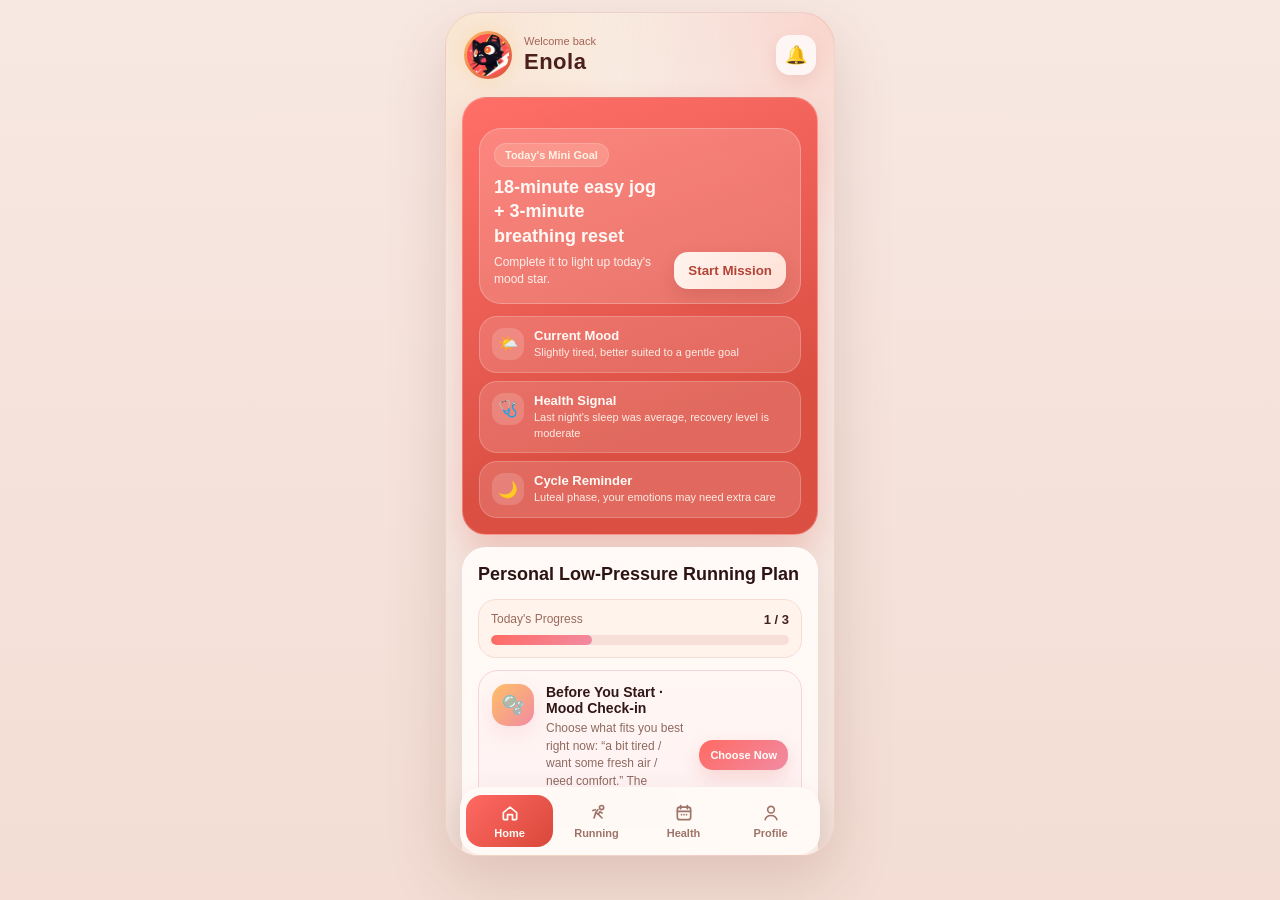
==== index.html @ b3e34acb "change" ====
<!DOCTYPE html>
<html lang="en">
<head>
    <meta charset="UTF-8">
    <meta name="viewport" content="width=device-width, initial-scale=1.0">
    <title>HerRun</title>
    <link rel="stylesheet" href="index.css">
</head>
<body>
    <div class="app-shell">
        <div class="phone-frame">
            <header class="top-bar">
                <div class="avatar-wrap">
                    <img src="avatar.jpg" alt="User avatar" class="avatar">
                </div>
                <div class="header-text">
                    <p class="mini-label">Welcome back</p>
                    <h1>Enola</h1>
                </div>
                <button class="notify-btn" aria-label="Notifications">🔔</button>
            </header>

            <main class="main-content">
                <section class="story-card hero-story-card">
                    <div class="mission-card">
                        <div class="mission-main">
                            <span class="mission-tag">Today's Mini Goal</span>
                            <h3>18-minute easy jog + 3-minute breathing reset</h3>
                            <p>Complete it to light up today's mood star.</p>
                        </div>
                        <button class="primary-pill">Start Mission</button>
                    </div>

                    <div class="why-row">
                        <div class="why-chip">
                            <span>🌤️</span>
                            <div>
                                <strong>Current Mood</strong>
                                <p>Slightly tired, better suited to a gentle goal</p>
                            </div>
                        </div>
                        <div class="why-chip">
                            <span>🩺</span>
                            <div>
                                <strong>Health Signal</strong>
                                <p>Last night's sleep was average, recovery level is moderate</p>
                            </div>
                        </div>
                        <div class="why-chip">
                            <span>🌙</span>
                            <div>
                                <strong>Cycle Reminder</strong>
                                <p>Luteal phase, your emotions may need extra care</p>
                            </div>
                        </div>
                    </div>
                </section>

                <section class="story-card plan-card">
                    <div class="card-header compact-header">
                        <div>
                            <h3>Personal Low-Pressure Running Plan</h3>
                        </div>
                    </div>

                    <div class="plan-progress">
                        <div class="progress-head">
                            <span>Today's Progress</span>
                            <strong>1 / 3</strong>
                        </div>
                        <div class="progress-bar">
                            <span></span>
                        </div>
                    </div>

                    <div class="plan-list">
                        <div class="plan-step active-plan-step">
                            <div class="plan-step-left">
                                <div class="plan-icon">🫧</div>
                                <div>
                                    <h4>Before You Start · Mood Check-in</h4>
                                    <p>Choose what fits you best right now: “a bit tired / want some fresh air / need comfort.” The system will automatically fine-tune today's intensity.</p>
                                </div>
                            </div>
                            <button class="mini-cta">Choose Now</button>
                        </div>

                        <div class="plan-step">
                            <div class="plan-step-left">
                                <div class="plan-icon">👟</div>
                                <div>
                                    <h4>During the Run · 12 Minutes Counts as Success</h4>
                                    <p>If your watch detects a high heart rate or you tap “feeling strained,” the task will automatically shift to a run-walk mode so effort doesn't turn into pressure.</p>
                                </div>
                            </div>
                            <button class="mini-ghost">Auto Adjust</button>
                        </div>

                        <div class="plan-step">
                            <div class="plan-step-left">
                                <div class="plan-icon">💞</div>
                                <div>
                                    <h4>After the Run · 30-Second Recovery Check</h4>
                                    <p>Log how you feel after the run. AI will update your mood, recovery status, and cycle data together to give you a better-fit suggestion for tomorrow.</p>
                                </div>
                            </div>
                            <button class="mini-cta">Fill In Afterward</button>
                        </div>
                    </div>

                    <div class="smart-switch-card">
                        <div class="smart-copy">
                            <p class="smart-kicker">Smart Pressure-Relief Mode Is On</p>
                            <h4>Even if you don't feel well today, it still won't count as “failure”</h4>
                            <p>If running feels too hard, it will automatically switch to 10 minutes of walking + stretching, and you can still earn today's mood star.</p>
                        </div>
                        <div class="switch-badge">ON</div>
                    </div>
                </section>

                <section class="story-card star-card">
                    <div class="card-header compact-header">
                        <div>
                            <h3>Mood Star Map</h3>
                        </div>
                        <button class="soft-action">View Rules</button>
                    </div>

                    <div class="star-hero">
                        <div class="star-hero-left">
                            <p class="star-kicker">Can Be Lit Up Today After Completion</p>
                            <h4>The 5th “Calm Star”</h4>
                            <p>A Calm Star means you maintained your exercise habit while caring for your emotions. Earning them consistently helps the system better understand when you should push and when you should ease up.</p>
                        </div>
                        <div class="star-big">⭐</div>
                    </div>

                    <div class="week-stars">
                        <div class="day-star done">
                            <span class="day-label">Mon</span>
                            <span class="day-icon">⭐</span>
                        </div>
                        <div class="day-star done">
                            <span class="day-label">Tue</span>
                            <span class="day-icon">🌙</span>
                        </div>
                        <div class="day-star done">
                            <span class="day-label">Wed</span>
                            <span class="day-icon">⭐</span>
                        </div>
                        <div class="day-star active">
                            <span class="day-label">Thu</span>
                            <span class="day-icon">✨</span>
                        </div>
                        <div class="day-star">
                            <span class="day-label">Fri</span>
                            <span class="day-icon">·</span>
                        </div>
                        <div class="day-star">
                            <span class="day-label">Sat</span>
                            <span class="day-icon">·</span>
                        </div>
                        <div class="day-star">
                            <span class="day-label">Sun</span>
                            <span class="day-icon">·</span>
                        </div>
                    </div>

                    <div class="star-rule-grid">
                        <div class="star-rule">
                            <div class="rule-icon">⭐</div>
                            <div>
                                <h4>Calm Star</h4>
                                <p>Earned by completing a low-pressure task, helping the system stabilize your easy-run profile.</p>
                            </div>
                        </div>
                        <div class="star-rule">
                            <div class="rule-icon">🌙</div>
                            <div>
                                <h4>Rest Star</h4>
                                <p>You can also earn it by actively choosing to ease off or rest. Pushing through is not encouraged.</p>
                            </div>
                        </div>
                    </div>

                    <div class="star-benefits">
                        <div class="benefit-header">
                            <span>Unlocked 2 / 4</span>
                        </div>

                        <div class="benefit-item unlocked">
                            <div class="benefit-left">
                                <span class="benefit-icon">🎧</span>
                                <div>
                                    <h5>Night Run Comfort Audio</h5>
                                    <p>After 3 consecutive stars, the app will automatically recommend companion audio that better matches your nighttime mood.</p>
                                </div>
                            </div>
                            <span class="benefit-badge">On</span>
                        </div>

                        <div class="benefit-item unlocked">
                            <div class="benefit-left">
                                <span class="benefit-icon">🪄</span>
                                <div>
                                    <h5>Better-Fit Task for Tomorrow</h5>
                                    <p>With consistent logging, AI can better tell whether you should do a light run, take a walk, or rest completely.</p>
                                </div>
                            </div>
                            <span class="benefit-badge">On</span>
                        </div>

                        <div class="benefit-item">
                            <div class="benefit-left">
                                <span class="benefit-icon">🫶</span>
                                <div>
                                    <h5>Guilt-Free Skip Pass</h5>
                                    <p>Collect 5 stars to earn one stress-free pass that counts “resting today” as completion.</p>
                                </div>
                            </div>
                            <span class="benefit-badge lock">1 More Needed</span>
                        </div>

                        <div class="benefit-item">
                            <div class="benefit-left">
                                <span class="benefit-icon">🌸</span>
                                <div>
                                    <h5>Period-Friendly Light Run Template</h5>
                                    <p>After collecting 7 stars, the system will automatically generate your cycle-friendly running version.</p>
                                </div>
                            </div>
                            <span class="benefit-badge lock">3 More Needed</span>
                        </div>
                    </div>
                </section>
            </main>

            <nav class="bottom-nav">
                <a href="index.html" class="nav-item active">
                    <span class="nav-icon">
                        <svg viewBox="0 0 24 24" fill="none" aria-hidden="true">
                            <path d="M4 11.5L12 5L20 11.5V19C20 19.55 19.55 20 19 20H15V14H9V20H5C4.45 20 4 19.55 4 19V11.5Z" stroke="currentColor" stroke-width="2" stroke-linejoin="round"/>
                        </svg>
                    </span>
                    <span class="nav-text">Home</span>
                </a>

                <a href="running.html" class="nav-item">
                    <span class="nav-icon">
                        <svg viewBox="0 0 24 24" fill="none" aria-hidden="true">
                            <circle cx="17.5" cy="5.5" r="2.5" stroke="currentColor" stroke-width="2"/>
                            <path d="M13 8L10.5 11.5L13.5 13.5L15.5 10.5L18 12" stroke="currentColor" stroke-width="2" stroke-linecap="round" stroke-linejoin="round"/>
                            <path d="M10.5 11.5L8.5 18" stroke="currentColor" stroke-width="2" stroke-linecap="round"/>
                            <path d="M13.5 13.5L18 18" stroke="currentColor" stroke-width="2" stroke-linecap="round"/>
                            <path d="M7 9L10 8" stroke="currentColor" stroke-width="2" stroke-linecap="round"/>
                        </svg>
                    </span>
                    <span class="nav-text">Running</span>
                </a>

                <a href="activity.html" class="nav-item">
                    <span class="nav-icon">
                        <svg viewBox="0 0 24 24" fill="none" aria-hidden="true">
                            <rect x="4" y="5" width="16" height="15" rx="3" stroke="currentColor" stroke-width="2"/>
                            <path d="M8 3V7" stroke="currentColor" stroke-width="2" stroke-linecap="round"/>
                            <path d="M16 3V7" stroke="currentColor" stroke-width="2" stroke-linecap="round"/>
                            <path d="M4 10H20" stroke="currentColor" stroke-width="2" stroke-linecap="round"/>
                            <circle cx="9" cy="14" r="1" fill="currentColor"/>
                            <circle cx="12" cy="14" r="1" fill="currentColor"/>
                            <circle cx="15" cy="14" r="1" fill="currentColor"/>
                        </svg>
                    </span>
                    <span class="nav-text">Health</span>
                </a>

                <a href="profile.html" class="nav-item">
                    <span class="nav-icon">
                        <svg viewBox="0 0 24 24" fill="none" aria-hidden="true">
                            <circle cx="12" cy="8" r="4" stroke="currentColor" stroke-width="2"/>
                            <path d="M5 20C5.8 16.8 8.43 15 12 15C15.57 15 18.2 16.8 19 20" stroke="currentColor" stroke-width="2" stroke-linecap="round"/>
                        </svg>
                    </span>
                    <span class="nav-text">Profile</span>
                </a>
            </nav>
        </div>
    </div>
</body>
</html>
---- index.css ----
* {
    margin: 0;
    padding: 0;
    box-sizing: border-box;
}

:root {
    --bg-main: #f7e8e2;
    --bg-soft: #fffaf6;
    --bg-soft-2: #fff4ee;
    --primary-red: #ff6a63;
    --primary-red-deep: #d9473a;
    --accent-gold: #ffbf66;
    --accent-gold-soft: #ffe2b8;
    --pink-soft: #ffd7df;
    --pink-deep: #f18ba2;
    --lavender-soft: #f1e6ff;
    --text-dark: #3a1b1a;
    --text-title: #4a1f1d;
    --text-soft: #9f7468;
    --text-muted: #a66355;
    --line-soft: #f3ddd3;
    --white: #fffdf9;
}

html,
body {
    width: 100%;
    min-height: 100%;
    overflow-x: hidden;
}

body {
    font-family: "Segoe UI", "PingFang SC", "Microsoft YaHei", sans-serif;
    background: linear-gradient(180deg, var(--bg-main) 0%, #f3ddd4 100%);
    color: var(--text-dark);
    overflow-y: auto;
}

.app-shell {
    width: 100%;
    min-height: 100dvh;
    display: flex;
    justify-content: center;
    align-items: flex-start;
    padding: 12px;
}

.phone-frame {
    width: min(100%, 390px);
    min-height: min(96dvh, 844px);
    max-height: min(96dvh, 844px);
    background:
        radial-gradient(circle at top right, rgba(255, 110, 90, 0.20), transparent 24%),
        radial-gradient(circle at top left, rgba(255, 193, 107, 0.18), transparent 30%),
        linear-gradient(180deg, #f8eee9 0%, #f3e3db 100%);
    border: 1px solid rgba(210, 120, 105, 0.18);
    border-radius: 34px;
    overflow-y: auto;
    overflow-x: hidden;
    box-shadow: 0 24px 60px rgba(122, 65, 57, 0.18);
    position: relative;
    display: flex;
    flex-direction: column;
    scrollbar-width: none;
    -webkit-overflow-scrolling: touch;
}

.phone-frame::-webkit-scrollbar {
    display: none;
}

.top-bar {
    display: flex;
    align-items: center;
    justify-content: space-between;
    padding: 18px 18px 10px;
    flex-shrink: 0;
}

.avatar-wrap {
    width: 48px;
    height: 48px;
    border-radius: 50%;
    padding: 3px;
    background: linear-gradient(135deg, var(--accent-gold), var(--primary-red-deep));
    box-shadow: 0 0 18px rgba(255, 191, 102, 0.28);
    flex-shrink: 0;
}

.avatar {
    width: 100%;
    height: 100%;
    border-radius: 50%;
    object-fit: cover;
    display: block;
    background: #f5e6d3;
}

.header-text {
    flex: 1;
    margin-left: 12px;
}

.mini-label {
    font-size: 11px;
    color: var(--text-muted);
    margin-bottom: 2px;
}

.header-text h1 {
    font-size: 22px;
    font-weight: 800;
    letter-spacing: 0.5px;
    color: var(--text-title);
}

.notify-btn {
    width: 40px;
    height: 40px;
    border: none;
    border-radius: 14px;
    background: rgba(255, 255, 255, 0.75);
    color: #b43f32;
    box-shadow: 0 6px 16px rgba(180, 63, 50, 0.12);
    font-size: 18px;
    cursor: pointer;
    backdrop-filter: blur(4px);
    flex-shrink: 0;
}

.main-content {
    flex: 1;
    padding: 8px 16px 16px;
    overflow: visible;
    display: flex;
    flex-direction: column;
    gap: 12px;
}

.story-card {
    background: var(--bg-soft);
    color: #311716;
    border-radius: 24px;
    padding: 16px;
    box-shadow: 0 10px 30px rgba(122, 65, 57, 0.10);
    position: relative;
    overflow: hidden;
}

.hero-story-card {
    background: linear-gradient(160deg, rgba(255, 106, 99, 0.96) 0%, rgba(217, 71, 58, 0.95) 72%);
    color: #fff9f5;
    border: 1px solid rgba(255, 255, 255, 0.28);
    box-shadow: 0 16px 34px rgba(216, 74, 61, 0.24);
}

.float-bubble {
    position: absolute;
    display: flex;
    align-items: center;
    justify-content: center;
    border-radius: 50%;
    background: rgba(255, 255, 255, 0.16);
    backdrop-filter: blur(6px);
}

.bubble-1 {
    width: 42px;
    height: 42px;
    top: 14px;
    right: 16px;
    font-size: 18px;
}

.bubble-2 {
    width: 28px;
    height: 28px;
    top: 56px;
    right: 58px;
    font-size: 13px;
}

.story-top {
    display: flex;
    gap: 10px;
    align-items: flex-start;
}

.story-kicker,
.eyebrow,
.smart-kicker,
.star-kicker {
    font-size: 11px;
    font-weight: 700;
    letter-spacing: 0.3px;
    color: var(--accent-gold-soft);
    margin-bottom: 6px;
}

.hero-story-card h2 {
    font-size: 24px;
    line-height: 1.22;
    margin-bottom: 8px;
}

.story-desc {
    font-size: 13px;
    line-height: 1.55;
    color: #fff0e9;
}

.pet-wrap {
    min-width: 78px;
    text-align: center;
    background: rgba(255, 255, 255, 0.14);
    border: 1px solid rgba(255, 255, 255, 0.18);
    border-radius: 20px;
    padding: 10px 8px;
}

.pet-face {
    font-size: 14px;
    line-height: 1.4;
    margin-bottom: 4px;
}

.pet-wrap p {
    font-size: 10px;
    color: #fff3ed;
}

.mission-card {
    margin-top: 14px;
    background: rgba(255, 250, 246, 0.18);
    border: 1px solid rgba(255, 255, 255, 0.24);
    border-radius: 22px;
    padding: 14px;
    display: flex;
    gap: 10px;
    align-items: flex-end;
    justify-content: space-between;
}

.mission-main {
    flex: 1;
}

.mission-tag,
.card-tag,
.benefit-badge {
    display: inline-flex;
    align-items: center;
    justify-content: center;
    padding: 5px 10px;
    border-radius: 999px;
    font-size: 11px;
    font-weight: 700;
}

.mission-tag {
    background: rgba(255, 234, 211, 0.18);
    color: #fff3e4;
    border: 1px solid rgba(255, 255, 255, 0.18);
    margin-bottom: 8px;
}

.mission-main h3 {
    font-size: 18px;
    line-height: 1.35;
    margin-bottom: 6px;
}

.mission-main p {
    font-size: 12px;
    line-height: 1.45;
    color: #fff1eb;
}

.primary-pill,
.soft-action,
.card-tag,
.mini-cta,
.mini-ghost {
    border: none;
    border-radius: 14px;
    font-weight: 700;
    cursor: pointer;
}

.primary-pill {
    background: linear-gradient(135deg, #fff4ee 0%, #ffe0d5 100%);
    color: #b14437;
    padding: 11px 14px;
    white-space: nowrap;
    box-shadow: 0 8px 18px rgba(104, 36, 25, 0.14);
}

.why-row {
    margin-top: 12px;
    display: grid;
    grid-template-columns: 1fr;
    gap: 8px;
}

.why-chip {
    background: rgba(255, 255, 255, 0.14);
    border: 1px solid rgba(255, 255, 255, 0.20);
    border-radius: 18px;
    padding: 11px 12px;
    display: flex;
    align-items: flex-start;
    gap: 10px;
}

.why-chip span {
    width: 32px;
    height: 32px;
    border-radius: 12px;
    display: flex;
    align-items: center;
    justify-content: center;
    background: rgba(255, 255, 255, 0.16);
    flex-shrink: 0;
}

.why-chip strong {
    display: block;
    font-size: 13px;
    margin-bottom: 2px;
    color: #fffaf6;
}

.why-chip p {
    font-size: 11px;
    line-height: 1.45;
    color: #ffece4;
}

.compact-header {
    display: flex;
    align-items: flex-start;
    justify-content: space-between;
    gap: 10px;
    margin-bottom: 12px;
}

.compact-header h3 {
    font-size: 18px;
    line-height: 1.3;
    color: #2d1413;
}

.soft-action {
    background: #fff0e8;
    color: #b64d3e;
    padding: 9px 12px;
    font-size: 12px;
    flex-shrink: 0;
}

.plan-card {
    background: linear-gradient(180deg, #fffaf7 0%, #fff5f1 100%);
}

.plan-progress {
    background: #fff3ec;
    border: 1px solid #f4ddd3;
    border-radius: 18px;
    padding: 12px;
    margin-bottom: 12px;
}

.progress-head {
    display: flex;
    justify-content: space-between;
    align-items: center;
    font-size: 12px;
    color: #996b5d;
    margin-bottom: 8px;
}

.progress-head strong {
    color: #42211f;
    font-size: 13px;
}

.progress-bar {
    height: 10px;
    border-radius: 999px;
    background: #f6dfd6;
    overflow: hidden;
}

.progress-bar span {
    display: block;
    width: 34%;
    height: 100%;
    border-radius: inherit;
    background: linear-gradient(135deg, var(--primary-red) 0%, var(--pink-deep) 100%);
}

.plan-list {
    display: flex;
    flex-direction: column;
    gap: 10px;
}

.plan-step {
    display: flex;
    align-items: center;
    justify-content: space-between;
    gap: 12px;
    background: var(--white);
    border: 1px solid #f3e1d7;
    border-radius: 20px;
    padding: 13px;
}

.active-plan-step {
    background: linear-gradient(180deg, #fff7f3 0%, #fff0f3 100%);
    border-color: #f6d3dd;
}

.plan-step-left {
    display: flex;
    align-items: flex-start;
    gap: 12px;
    flex: 1;
}

.plan-icon,
.rule-icon {
    width: 42px;
    height: 42px;
    border-radius: 15px;
    background: linear-gradient(135deg, var(--accent-gold) 0%, var(--pink-deep) 100%);
    display: flex;
    align-items: center;
    justify-content: center;
    font-size: 18px;
    flex-shrink: 0;
    box-shadow: 0 8px 20px rgba(241, 139, 162, 0.18);
}

.plan-step h4,
.star-rule h4,
.benefit-header h4,
.star-hero h4 {
    font-size: 14px;
    color: #301715;
    margin-bottom: 4px;
}

.plan-step p,
.star-rule p,
.star-hero p {
    font-size: 12px;
    line-height: 1.48;
    color: #8e6a60;
}

.mini-cta,
.mini-ghost {
    padding: 9px 11px;
    font-size: 11px;
    white-space: nowrap;
    flex-shrink: 0;
}

.mini-cta {
    background: linear-gradient(135deg, var(--primary-red) 0%, var(--pink-deep) 100%);
    color: #fffdf9;
    box-shadow: 0 8px 18px rgba(217, 71, 58, 0.16);
}

.mini-ghost {
    background: #fff0e8;
    color: #c05a4b;
}

.smart-switch-card {
    margin-top: 12px;
    background: linear-gradient(135deg, #5e2f5d 0%, #8b4d7f 100%);
    color: #fff8fb;
    border-radius: 22px;
    padding: 14px;
    display: flex;
    gap: 12px;
    justify-content: space-between;
    align-items: center;
}

.smart-copy h4 {
    font-size: 17px;
    margin-bottom: 5px;
}

.smart-copy p {
    font-size: 12px;
    line-height: 1.5;
    color: #f4dce9;
}

.switch-badge {
    min-width: 56px;
    height: 56px;
    padding: 0 12px;
    border-radius: 18px;
    display: flex;
    align-items: center;
    justify-content: center;
    background: rgba(255, 255, 255, 0.16);
    border: 1px solid rgba(255, 255, 255, 0.14);
    font-size: 18px;
    font-weight: 800;
    flex-shrink: 0;
}

.star-card {
    background: linear-gradient(180deg, #fffaf7 0%, #fff3f8 100%);
}

.star-hero {
    display: flex;
    gap: 12px;
    justify-content: space-between;
    align-items: center;
    background: linear-gradient(135deg, #fff8f2 0%, #fff0f5 100%);
    border: 1px solid #f4dbe5;
    border-radius: 22px;
    padding: 14px;
}

.star-hero-left {
    flex: 1;
}

.star-big {
    width: 64px;
    height: 64px;
    border-radius: 22px;
    display: flex;
    align-items: center;
    justify-content: center;
    background: linear-gradient(135deg, #ffe4b6 0%, #ffc4d7 100%);
    font-size: 28px;
    box-shadow: 0 10px 22px rgba(241, 139, 162, 0.18);
    flex-shrink: 0;
}

.week-stars {
    margin-top: 12px;
    display: grid;
    grid-template-columns: repeat(7, 1fr);
    gap: 8px;
}

.day-star {
    background: #fffdf9;
    border: 1px solid #f0e3db;
    border-radius: 18px;
    padding: 10px 6px;
    display: flex;
    flex-direction: column;
    align-items: center;
    gap: 6px;
}

.day-star.done {
    background: linear-gradient(180deg, #fff8f4 0%, #fff1f5 100%);
    border-color: #f3d7e1;
}

.day-star.active {
    background: linear-gradient(180deg, #fff4ef 0%, #ffeef1 100%);
    border-color: #f4c7d1;
    box-shadow: 0 8px 18px rgba(241, 139, 162, 0.14);
}

.day-label {
    font-size: 11px;
    font-weight: 700;
    color: #9d7368;
}

.day-icon {
    font-size: 18px;
    color: #d8647c;
    line-height: 1;
}

.star-rule-grid {
    margin-top: 12px;
    display: grid;
    grid-template-columns: 1fr 1fr;
    gap: 10px;
}

.star-rule {
    background: #fffdf9;
    border: 1px solid #f1e3dc;
    border-radius: 20px;
    padding: 12px;
}

.star-benefits {
    margin-top: 12px;
    background: #fffdf9;
    border: 1px solid #f1e3dc;
    border-radius: 22px;
    padding: 12px;
}

.benefit-header {
    display: flex;
    justify-content: space-between;
    align-items: flex-start;
    gap: 10px;
    margin-bottom: 10px;
}

.benefit-header span {
    font-size: 11px;
    font-weight: 700;
    color: #b05d4f;
    background: #fff0ea;
    padding: 5px 9px;
    border-radius: 999px;
    white-space: nowrap;
}

.benefit-item {
    display: flex;
    align-items: center;
    justify-content: space-between;
    gap: 10px;
    background: #fff8f5;
    border: 1px solid #f3e1d7;
    border-radius: 18px;
    padding: 11px;
    margin-top: 8px;
}

.benefit-item.unlocked {
    background: linear-gradient(180deg, #fff8f4 0%, #fff1f6 100%);
    border-color: #f2d4df;
}

.benefit-left {
    display: flex;
    gap: 10px;
    align-items: flex-start;
    flex: 1;
}

.benefit-icon {
    width: 38px;
    height: 38px;
    border-radius: 14px;
    display: flex;
    align-items: center;
    justify-content: center;
    background: linear-gradient(135deg, #ffe2b8 0%, #f0d8ff 100%);
    font-size: 18px;
    flex-shrink: 0;
}

.benefit-item h5 {
    font-size: 13px;
    color: #301715;
    margin-bottom: 4px;
}

.benefit-item p {
    font-size: 11px;
    line-height: 1.45;
    color: #8e6a60;
}

.benefit-badge {
    background: #ffe8ef;
    color: #d45c7d;
    white-space: nowrap;
}

.benefit-badge.lock {
    background: #fff1ea;
    color: #c56b59;
}

.bottom-nav {
    position: sticky;
    bottom: 0;
    margin: 0 14px 14px;
    background: rgba(255, 250, 246, 0.96);
    backdrop-filter: blur(10px);
    border-radius: 22px;
    padding: 8px 6px;
    display: grid;
    grid-template-columns: repeat(4, 1fr);
    box-shadow: 0 12px 30px rgba(120, 58, 50, 0.14);
    z-index: 5;
    flex-shrink: 0;
}

.nav-item {
    text-decoration: none;
    color: var(--text-soft);
    display: flex;
    flex-direction: column;
    align-items: center;
    justify-content: center;
    gap: 4px;
    padding: 8px 4px;
    border-radius: 16px;
    transition: 0.25s ease;
}

.nav-item.active {
    background: linear-gradient(135deg, var(--primary-red) 0%, var(--primary-red-deep) 100%);
    color: #fffdf8;
}

.nav-icon {
    width: 20px;
    height: 20px;
    display: flex;
    align-items: center;
    justify-content: center;
}

.nav-icon svg {
    width: 20px;
    height: 20px;
    display: block;
}

.nav-text {
    font-size: 11px;
    font-weight: 700;
}

@media (max-width: 430px) {
    .phone-frame {
        width: 100%;
        min-height: 100dvh;
        max-height: 100dvh;
        border-radius: 28px;
    }
}

@media (max-height: 760px) {
    .hero-story-card h2 {
        font-size: 21px;
    }

    .mission-main h3,
    .compact-header h3,
    .smart-copy h4 {
        font-size: 16px;
    }

    .story-card {
        padding: 14px;
    }

    .mission-card,
    .plan-step,
    .smart-switch-card,
    .star-hero,
    .star-rule,
    .benefit-item {
        padding: 11px;
    }

    .star-big {
        width: 58px;
        height: 58px;
    }
}
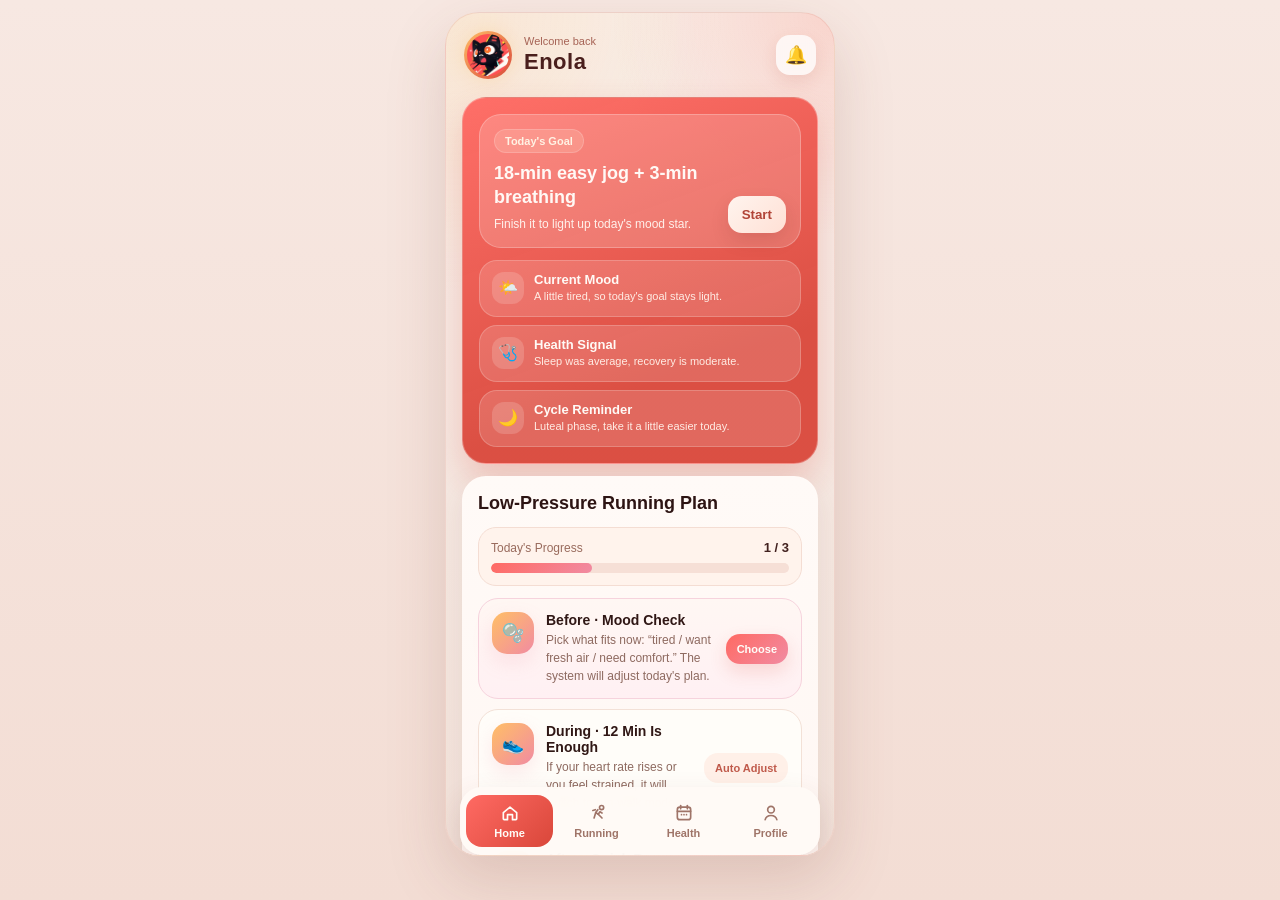
==== commit 080883bc: "change" ====
--- a/index.html
+++ b/index.html
@@ -24,11 +24,11 @@
                 <section class="story-card hero-story-card">
                     <div class="mission-card">
                         <div class="mission-main">
-                            <span class="mission-tag">Today's Mini Goal</span>
-                            <h3>18-minute easy jog + 3-minute breathing reset</h3>
-                            <p>Complete it to light up today's mood star.</p>
-                        </div>
-                        <button class="primary-pill">Start Mission</button>
+                            <span class="mission-tag">Today's Goal</span>
+                            <h3>18-min easy jog + 3-min breathing</h3>
+                            <p>Finish it to light up today's mood star.</p>
+                        </div>
+                        <button class="primary-pill">Start</button>
                     </div>
 
                     <div class="why-row">
@@ -36,21 +36,21 @@
                             <span>🌤️</span>
                             <div>
                                 <strong>Current Mood</strong>
-                                <p>Slightly tired, better suited to a gentle goal</p>
+                                <p>A little tired, so today's goal stays light.</p>
                             </div>
                         </div>
                         <div class="why-chip">
                             <span>🩺</span>
                             <div>
                                 <strong>Health Signal</strong>
-                                <p>Last night's sleep was average, recovery level is moderate</p>
+                                <p>Sleep was average, recovery is moderate.</p>
                             </div>
                         </div>
                         <div class="why-chip">
                             <span>🌙</span>
                             <div>
                                 <strong>Cycle Reminder</strong>
-                                <p>Luteal phase, your emotions may need extra care</p>
+                                <p>Luteal phase, take it a little easier today.</p>
                             </div>
                         </div>
                     </div>
@@ -59,7 +59,7 @@
                 <section class="story-card plan-card">
                     <div class="card-header compact-header">
                         <div>
-                            <h3>Personal Low-Pressure Running Plan</h3>
+                            <h3>Low-Pressure Running Plan</h3>
                         </div>
                     </div>
 
@@ -78,19 +78,19 @@
                             <div class="plan-step-left">
                                 <div class="plan-icon">🫧</div>
                                 <div>
-                                    <h4>Before You Start · Mood Check-in</h4>
-                                    <p>Choose what fits you best right now: “a bit tired / want some fresh air / need comfort.” The system will automatically fine-tune today's intensity.</p>
-                                </div>
-                            </div>
-                            <button class="mini-cta">Choose Now</button>
+                                    <h4>Before · Mood Check</h4>
+                                    <p>Pick what fits now: “tired / want fresh air / need comfort.” The system will adjust today's plan.</p>
+                                </div>
+                            </div>
+                            <button class="mini-cta">Choose</button>
                         </div>
 
                         <div class="plan-step">
                             <div class="plan-step-left">
                                 <div class="plan-icon">👟</div>
                                 <div>
-                                    <h4>During the Run · 12 Minutes Counts as Success</h4>
-                                    <p>If your watch detects a high heart rate or you tap “feeling strained,” the task will automatically shift to a run-walk mode so effort doesn't turn into pressure.</p>
+                                    <h4>During · 12 Min Is Enough</h4>
+                                    <p>If your heart rate rises or you feel strained, it will switch to run-walk mode.</p>
                                 </div>
                             </div>
                             <button class="mini-ghost">Auto Adjust</button>
@@ -100,19 +100,19 @@
                             <div class="plan-step-left">
                                 <div class="plan-icon">💞</div>
                                 <div>
-                                    <h4>After the Run · 30-Second Recovery Check</h4>
-                                    <p>Log how you feel after the run. AI will update your mood, recovery status, and cycle data together to give you a better-fit suggestion for tomorrow.</p>
-                                </div>
-                            </div>
-                            <button class="mini-cta">Fill In Afterward</button>
+                                    <h4>After · Quick Recovery Check</h4>
+                                    <p>Log how you feel. AI will update tomorrow's plan using mood, recovery, and cycle data.</p>
+                                </div>
+                            </div>
+                            <button class="mini-cta">Log Later</button>
                         </div>
                     </div>
 
                     <div class="smart-switch-card">
                         <div class="smart-copy">
-                            <p class="smart-kicker">Smart Pressure-Relief Mode Is On</p>
-                            <h4>Even if you don't feel well today, it still won't count as “failure”</h4>
-                            <p>If running feels too hard, it will automatically switch to 10 minutes of walking + stretching, and you can still earn today's mood star.</p>
+                            <p class="smart-kicker">Pressure-Relief Mode On</p>
+                            <h4>Not feeling good today still doesn't mean failure</h4>
+                            <p>If running feels hard, it will switch to 10 minutes of walking + stretching, and you still get today's star.</p>
                         </div>
                         <div class="switch-badge">ON</div>
                     </div>
@@ -123,14 +123,14 @@
                         <div>
                             <h3>Mood Star Map</h3>
                         </div>
-                        <button class="soft-action">View Rules</button>
+                        <button class="soft-action">Rules</button>
                     </div>
 
                     <div class="star-hero">
                         <div class="star-hero-left">
-                            <p class="star-kicker">Can Be Lit Up Today After Completion</p>
-                            <h4>The 5th “Calm Star”</h4>
-                            <p>A Calm Star means you maintained your exercise habit while caring for your emotions. Earning them consistently helps the system better understand when you should push and when you should ease up.</p>
+                            <p class="star-kicker">Today's Reward</p>
+                            <h4>5th Calm Star</h4>
+                            <p>A Calm Star means you stayed active while caring for your emotions. It helps the system learn your best pace.</p>
                         </div>
                         <div class="star-big">⭐</div>
                     </div>
@@ -171,14 +171,14 @@
                             <div class="rule-icon">⭐</div>
                             <div>
                                 <h4>Calm Star</h4>
-                                <p>Earned by completing a low-pressure task, helping the system stabilize your easy-run profile.</p>
+                                <p>Earned by finishing a low-pressure task and helping the system learn your easy-run profile.</p>
                             </div>
                         </div>
                         <div class="star-rule">
                             <div class="rule-icon">🌙</div>
                             <div>
                                 <h4>Rest Star</h4>
-                                <p>You can also earn it by actively choosing to ease off or rest. Pushing through is not encouraged.</p>
+                                <p>You can also earn it by choosing rest. Pushing through is not the goal.</p>
                             </div>
                         </div>
                     </div>
@@ -192,8 +192,8 @@
                             <div class="benefit-left">
                                 <span class="benefit-icon">🎧</span>
                                 <div>
-                                    <h5>Night Run Comfort Audio</h5>
-                                    <p>After 3 consecutive stars, the app will automatically recommend companion audio that better matches your nighttime mood.</p>
+                                    <h5>Night Run Audio</h5>
+                                    <p>After 3 stars, the app recommends comfort audio for your night runs.</p>
                                 </div>
                             </div>
                             <span class="benefit-badge">On</span>
@@ -203,8 +203,8 @@
                             <div class="benefit-left">
                                 <span class="benefit-icon">🪄</span>
                                 <div>
-                                    <h5>Better-Fit Task for Tomorrow</h5>
-                                    <p>With consistent logging, AI can better tell whether you should do a light run, take a walk, or rest completely.</p>
+                                    <h5>Better Plan for Tomorrow</h5>
+                                    <p>With more logs, AI can better tell if you should run, walk, or rest.</p>
                                 </div>
                             </div>
                             <span class="benefit-badge">On</span>
@@ -215,21 +215,21 @@
                                 <span class="benefit-icon">🫶</span>
                                 <div>
                                     <h5>Guilt-Free Skip Pass</h5>
-                                    <p>Collect 5 stars to earn one stress-free pass that counts “resting today” as completion.</p>
-                                </div>
-                            </div>
-                            <span class="benefit-badge lock">1 More Needed</span>
+                                    <p>Collect 5 stars to unlock one stress-free rest pass.</p>
+                                </div>
+                            </div>
+                            <span class="benefit-badge lock">1 More</span>
                         </div>
 
                         <div class="benefit-item">
                             <div class="benefit-left">
                                 <span class="benefit-icon">🌸</span>
                                 <div>
-                                    <h5>Period-Friendly Light Run Template</h5>
-                                    <p>After collecting 7 stars, the system will automatically generate your cycle-friendly running version.</p>
-                                </div>
-                            </div>
-                            <span class="benefit-badge lock">3 More Needed</span>
+                                    <h5>Period-Friendly Run Plan</h5>
+                                    <p>After 7 stars, the system creates a cycle-friendly running version for you.</p>
+                                </div>
+                            </div>
+                            <span class="benefit-badge lock">3 More</span>
                         </div>
                     </div>
                 </section>
@@ -286,4 +286,4 @@
         </div>
     </div>
 </body>
-</html>
+</html>
--- a/index.css
+++ b/index.css
@@ -231,7 +231,6 @@
 }
 
 .mission-card {
-    margin-top: 14px;
     background: rgba(255, 250, 246, 0.18);
     border: 1px solid rgba(255, 255, 255, 0.24);
     border-radius: 22px;
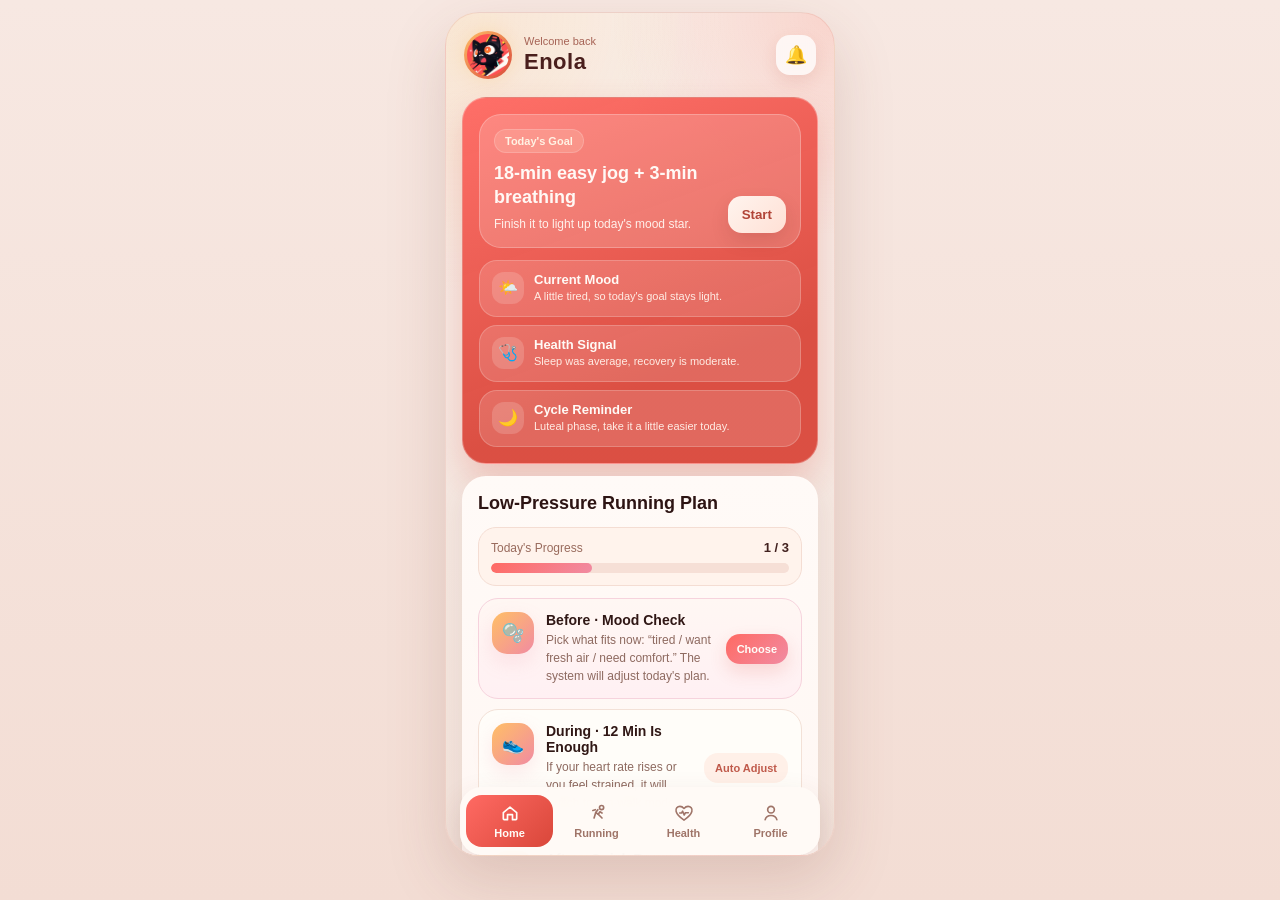
==== commit 487c914b: "music" ====
--- a/index.html
+++ b/index.html
@@ -261,13 +261,20 @@
                 <a href="activity.html" class="nav-item">
                     <span class="nav-icon">
                         <svg viewBox="0 0 24 24" fill="none" aria-hidden="true">
-                            <rect x="4" y="5" width="16" height="15" rx="3" stroke="currentColor" stroke-width="2"/>
-                            <path d="M8 3V7" stroke="currentColor" stroke-width="2" stroke-linecap="round"/>
-                            <path d="M16 3V7" stroke="currentColor" stroke-width="2" stroke-linecap="round"/>
-                            <path d="M4 10H20" stroke="currentColor" stroke-width="2" stroke-linecap="round"/>
-                            <circle cx="9" cy="14" r="1" fill="currentColor"/>
-                            <circle cx="12" cy="14" r="1" fill="currentColor"/>
-                            <circle cx="15" cy="14" r="1" fill="currentColor"/>
+                            <path
+                                d="M12 20.5C12 20.5 4 15.36 2.57 10.28C1.55 6.66 4.08 4 7.13 4C9.08 4 10.67 5 12 6.53C13.33 5 14.92 4 16.87 4C19.92 4 22.45 6.66 21.43 10.28C20 15.36 12 20.5 12 20.5Z"
+                                stroke="currentColor"
+                                stroke-width="1.9"
+                                stroke-linecap="round"
+                                stroke-linejoin="round"
+                            />
+                            <path
+                                d="M6.8 12H9.1L10.4 9.8L12.2 14.4L13.7 11.7H17.2"
+                                stroke="currentColor"
+                                stroke-width="1.9"
+                                stroke-linecap="round"
+                                stroke-linejoin="round"
+                            />
                         </svg>
                     </span>
                     <span class="nav-text">Health</span>
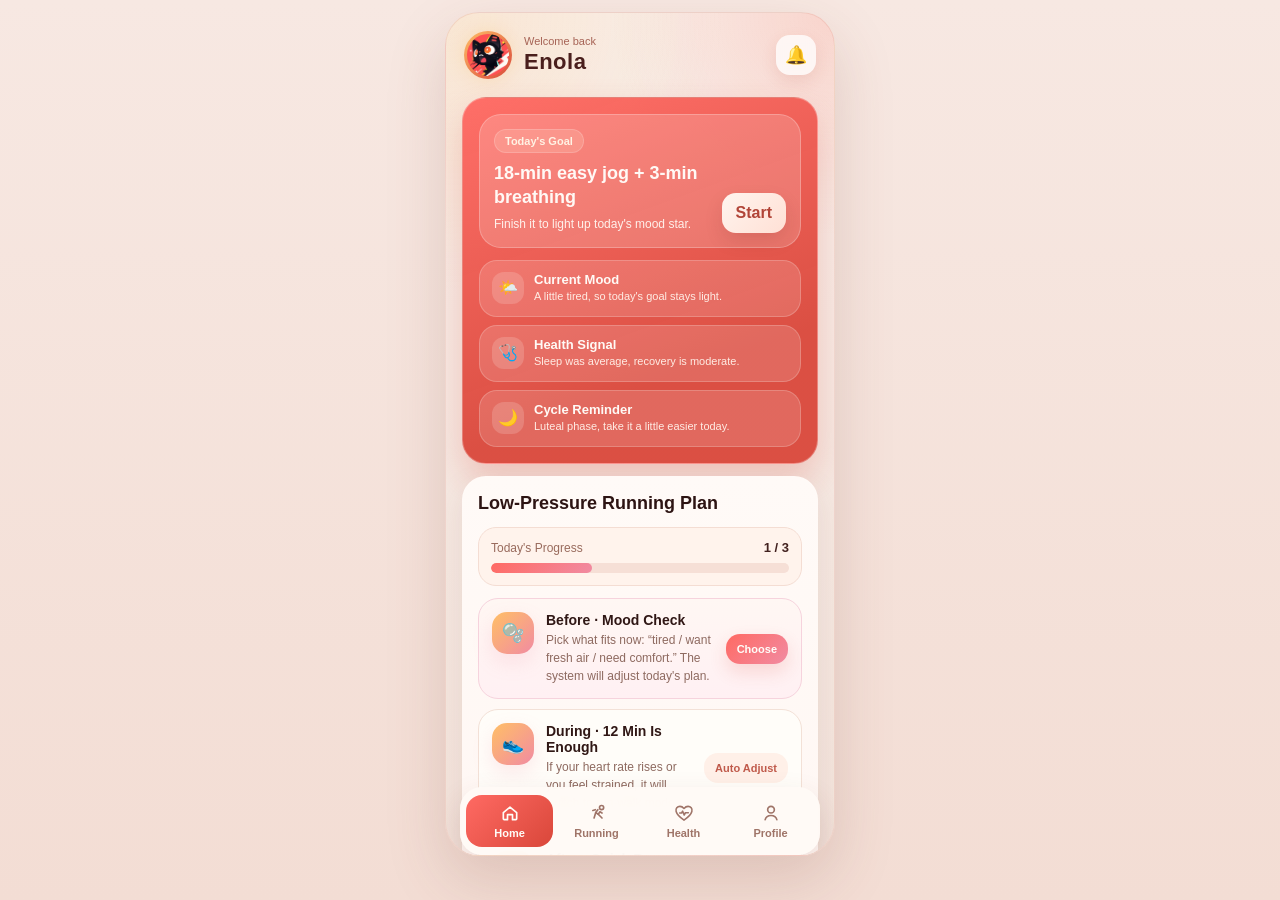
==== commit 9c7c45de: "start" ====
--- a/index.html
+++ b/index.html
@@ -28,7 +28,7 @@
                             <h3>18-min easy jog + 3-min breathing</h3>
                             <p>Finish it to light up today's mood star.</p>
                         </div>
-                        <button class="primary-pill">Start</button>
+                        <a href="running.html" class="primary-pill">Start</a>
                     </div>
 
                     <div class="why-row">
--- a/index.css
+++ b/index.css
@@ -740,6 +740,15 @@
     font-weight: 700;
 }
 
+.primary-pill,
+.primary-pill:link,
+.primary-pill:visited {
+    text-decoration: none;
+    display: inline-flex;
+    align-items: center;
+    justify-content: center;
+}
+
 @media (max-width: 430px) {
     .phone-frame {
         width: 100%;
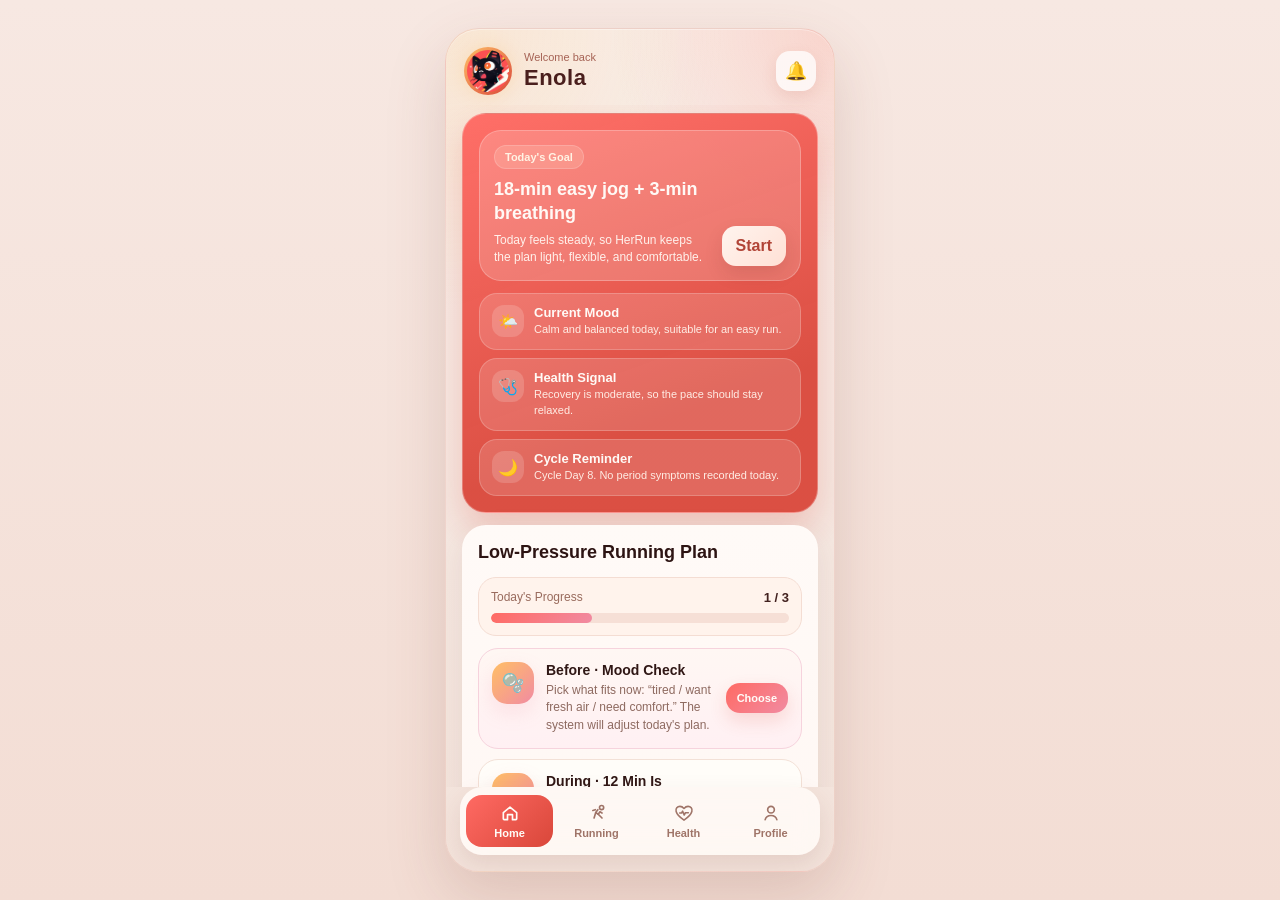
==== commit d1b334f2: "period" ====
--- a/index.html
+++ b/index.html
@@ -24,33 +24,35 @@
                 <section class="story-card hero-story-card">
                     <div class="mission-card">
                         <div class="mission-main">
-                            <span class="mission-tag">Today's Goal</span>
-                            <h3>18-min easy jog + 3-min breathing</h3>
-                            <p>Finish it to light up today's mood star.</p>
+                            <span class="mission-tag" id="homeGoalTag">Today's Goal</span>
+                            <h3 id="homeGoalTitle">18-min easy jog + 3-min breathing</h3>
+                            <p id="homeGoalText">Today feels steady, so HerRun keeps the plan light, flexible, and comfortable.</p>
                         </div>
                         <a href="running.html" class="primary-pill">Start</a>
                     </div>
 
                     <div class="why-row">
                         <div class="why-chip">
-                            <span>🌤️</span>
+                            <span id="homeMoodIcon">🌤️</span>
                             <div>
                                 <strong>Current Mood</strong>
-                                <p>A little tired, so today's goal stays light.</p>
-                            </div>
-                        </div>
+                                <p id="homeMoodText">Calm and balanced today, suitable for an easy run.</p>
+                            </div>
+                        </div>
+
                         <div class="why-chip">
-                            <span>🩺</span>
+                            <span id="homeHealthIcon">🩺</span>
                             <div>
                                 <strong>Health Signal</strong>
-                                <p>Sleep was average, recovery is moderate.</p>
-                            </div>
-                        </div>
+                                <p id="homeHealthText">Recovery is moderate, so the pace should stay relaxed.</p>
+                            </div>
+                        </div>
+
                         <div class="why-chip">
-                            <span>🌙</span>
+                            <span id="homeCycleIcon">🌙</span>
                             <div>
                                 <strong>Cycle Reminder</strong>
-                                <p>Luteal phase, take it a little easier today.</p>
+                                <p id="homeCycleText">Cycle Day 8. No period symptoms recorded today.</p>
                             </div>
                         </div>
                     </div>
@@ -108,14 +110,14 @@
                         </div>
                     </div>
 
-                    <div class="smart-switch-card">
+                    <a href="cycle-log.html" class="smart-switch-card cycle-log-card">
                         <div class="smart-copy">
-                            <p class="smart-kicker">Pressure-Relief Mode On</p>
-                            <h4>Not feeling good today still doesn't mean failure</h4>
-                            <p>If running feels hard, it will switch to 10 minutes of walking + stretching, and you still get today's star.</p>
-                        </div>
-                        <div class="switch-badge">ON</div>
-                    </div>
+                            <p class="smart-kicker">Cycle Calendar</p>
+                            <h4>Track your period and adjust today’s run</h4>
+                            <p>Log today’s cycle status, view period days, and get gentle reminders before your body needs rest.</p>
+                        </div>
+                        <div class="switch-badge cycle-log-badge">View</div>
+                    </a>
                 </section>
 
                 <section class="story-card star-card">
@@ -292,5 +294,142 @@
             </nav>
         </div>
     </div>
+
+<script>
+    const homeGoalTag = document.getElementById("homeGoalTag");
+    const homeGoalTitle = document.getElementById("homeGoalTitle");
+    const homeGoalText = document.getElementById("homeGoalText");
+
+    const homeMoodIcon = document.getElementById("homeMoodIcon");
+    const homeMoodText = document.getElementById("homeMoodText");
+
+    const homeHealthIcon = document.getElementById("homeHealthIcon");
+    const homeHealthText = document.getElementById("homeHealthText");
+
+    const homeCycleIcon = document.getElementById("homeCycleIcon");
+    const homeCycleText = document.getElementById("homeCycleText");
+
+    const STORAGE_KEY = "herRunCycleRecordMay8";
+
+    function getSavedCycleRecord() {
+        const savedRecord = localStorage.getItem(STORAGE_KEY);
+
+        if (!savedRecord) {
+            return {
+                status: "Normal",
+                symptoms: ["Feeling Fine"]
+            };
+        }
+
+        try {
+            const record = JSON.parse(savedRecord);
+
+            if (!record.status || !Array.isArray(record.symptoms)) {
+                return {
+                    status: "Normal",
+                    symptoms: ["Feeling Fine"]
+                };
+            }
+
+            return record;
+        } catch (error) {
+            return {
+                status: "Normal",
+                symptoms: ["Feeling Fine"]
+            };
+        }
+    }
+
+    function hasSymptom(symptoms, symptomName) {
+        return symptoms.includes(symptomName);
+    }
+
+    function updateHomeFromCycleRecord() {
+        const record = getSavedCycleRecord();
+        const status = record.status;
+        const symptoms = record.symptoms;
+
+        const hasLowEnergy = hasSymptom(symptoms, "Low Energy");
+        const hasCramps = hasSymptom(symptoms, "Cramps");
+        const hasBackPain = hasSymptom(symptoms, "Back Pain");
+        const hasHeadache = hasSymptom(symptoms, "Headache");
+        const hasMoodSwing = hasSymptom(symptoms, "Mood Swing");
+        const feelingFine = hasSymptom(symptoms, "Feeling Fine");
+
+        if (status === "Period") {
+            homeGoalTag.textContent = "Today's Gentle Goal";
+            homeGoalTitle.textContent = "10-min walk + 5-min stretching";
+
+            if (hasCramps || hasLowEnergy || hasBackPain || hasHeadache) {
+                homeGoalText.textContent = "Period symptoms were recorded today, so HerRun switches to a softer recovery goal.";
+                homeMoodIcon.textContent = "🥺";
+                homeMoodText.textContent = "Your body may need more care today. Gentle movement is enough.";
+                homeHealthIcon.textContent = "🩺";
+                homeHealthText.textContent = "Symptoms were recorded, so avoid high-intensity running.";
+                homeCycleIcon.textContent = "🩸";
+                homeCycleText.textContent = `Period day recorded. Symptoms: ${symptoms.join(", ")}.`;
+            } else {
+                homeGoalText.textContent = "Period was recorded today, so HerRun keeps the plan soft and flexible.";
+                homeMoodIcon.textContent = "🌤️";
+                homeMoodText.textContent = "Feeling relatively stable, but the goal should stay gentle.";
+                homeHealthIcon.textContent = "🩺";
+                homeHealthText.textContent = "Keep the pace easy and stop if discomfort appears.";
+                homeCycleIcon.textContent = "🩸";
+                homeCycleText.textContent = "Period day recorded. Walking or stretching can still count as progress.";
+            }
+
+            return;
+        }
+
+        if (status === "Normal" && feelingFine) {
+            homeGoalTag.textContent = "Today's Goal";
+            homeGoalTitle.textContent = "18-min easy jog + 3-min breathing";
+            homeGoalText.textContent = "Today feels steady, so HerRun keeps the plan light, flexible, and comfortable.";
+
+            homeMoodIcon.textContent = "🌤️";
+            homeMoodText.textContent = "Calm and balanced today, suitable for an easy run.";
+
+            homeHealthIcon.textContent = "🩺";
+            homeHealthText.textContent = "Recovery is moderate, so the pace should stay relaxed.";
+
+            homeCycleIcon.textContent = "🌙";
+            homeCycleText.textContent = "Cycle Day 8. No period symptoms recorded today.";
+
+            return;
+        }
+
+        if (status === "Normal" && (hasLowEnergy || hasMoodSwing || hasHeadache || hasBackPain)) {
+            homeGoalTag.textContent = "Today's Flexible Goal";
+            homeGoalTitle.textContent = "12-min easy jog or gentle walk";
+            homeGoalText.textContent = "Some discomfort was recorded today, so HerRun keeps the goal flexible.";
+
+            homeMoodIcon.textContent = hasMoodSwing ? "🥺" : "🌥️";
+            homeMoodText.textContent = `Today's record shows: ${symptoms.join(", ")}. Keep the run easy.`;
+
+            homeHealthIcon.textContent = "🩺";
+            homeHealthText.textContent = "Choose a lower-intensity option if your body feels strained.";
+
+            homeCycleIcon.textContent = "🌙";
+            homeCycleText.textContent = "Cycle Day 8. Not a period day, but symptoms can still affect training.";
+
+            return;
+        }
+
+        homeGoalTag.textContent = "Today's Goal";
+        homeGoalTitle.textContent = "18-min easy jog + 3-min breathing";
+        homeGoalText.textContent = "Today feels steady, so HerRun keeps the plan light and comfortable.";
+
+        homeMoodIcon.textContent = "🌤️";
+        homeMoodText.textContent = "Feeling mostly stable today.";
+
+        homeHealthIcon.textContent = "🩺";
+        homeHealthText.textContent = "Keep the pace relaxed and adjust if needed.";
+
+        homeCycleIcon.textContent = "🌙";
+        homeCycleText.textContent = `Cycle Day 8. Today's record: ${symptoms.join(", ")}.`;
+    }
+
+    updateHomeFromCycleRecord();
+</script>
 </body>
 </html>
--- a/index.css
+++ b/index.css
@@ -26,44 +26,42 @@
 html,
 body {
     width: 100%;
-    min-height: 100%;
-    overflow-x: hidden;
+    height: 100%;
+    overflow: hidden;
 }
 
 body {
     font-family: "Segoe UI", "PingFang SC", "Microsoft YaHei", sans-serif;
     background: linear-gradient(180deg, var(--bg-main) 0%, #f3ddd4 100%);
     color: var(--text-dark);
-    overflow-y: auto;
 }
 
 .app-shell {
     width: 100%;
-    min-height: 100dvh;
-    display: flex;
-    justify-content: center;
-    align-items: flex-start;
+    height: 100dvh;
+    display: flex;
+    justify-content: center;
+    align-items: center;
     padding: 12px;
+    overflow: hidden;
 }
 
 .phone-frame {
     width: min(100%, 390px);
-    min-height: min(96dvh, 844px);
-    max-height: min(96dvh, 844px);
+    height: min(96dvh, 844px);
     background:
         radial-gradient(circle at top right, rgba(255, 110, 90, 0.20), transparent 24%),
         radial-gradient(circle at top left, rgba(255, 193, 107, 0.18), transparent 30%),
         linear-gradient(180deg, #f8eee9 0%, #f3e3db 100%);
     border: 1px solid rgba(210, 120, 105, 0.18);
     border-radius: 34px;
-    overflow-y: auto;
-    overflow-x: hidden;
-    box-shadow: 0 24px 60px rgba(122, 65, 57, 0.18);
+    overflow: hidden;
+    box-shadow:
+        0 24px 60px rgba(122, 65, 57, 0.18),
+        inset 0 1px 0 rgba(255, 255, 255, 0.35);
     position: relative;
     display: flex;
     flex-direction: column;
-    scrollbar-width: none;
-    -webkit-overflow-scrolling: touch;
 }
 
 .phone-frame::-webkit-scrollbar {
@@ -131,11 +129,18 @@
 
 .main-content {
     flex: 1;
+    min-height: 0;
     padding: 8px 16px 16px;
-    overflow: visible;
+    overflow-y: auto;
+    overflow-x: hidden;
     display: flex;
     flex-direction: column;
     gap: 12px;
+    scrollbar-width: none;
+}
+
+.main-content::-webkit-scrollbar {
+    display: none;
 }
 
 .story-card {
@@ -516,6 +521,39 @@
     flex-shrink: 0;
 }
 
+.smart-switch-card,
+.smart-switch-card:link,
+.smart-switch-card:visited {
+    text-decoration: none;
+}
+
+.cycle-log-card {
+    background:
+        radial-gradient(circle at top right, rgba(255, 214, 224, 0.22), transparent 34%),
+        linear-gradient(135deg, #5e2f5d 0%, #8b4d7f 100%);
+    cursor: pointer;
+    transition: transform 0.22s ease, box-shadow 0.22s ease;
+}
+
+.cycle-log-card:hover {
+    transform: translateY(-2px);
+    box-shadow: 0 14px 28px rgba(94, 47, 93, 0.22);
+}
+
+.cycle-log-card:active {
+    transform: scale(0.98);
+}
+
+.cycle-log-badge {
+    min-width: 58px;
+    height: 58px;
+    font-size: 15px;
+    background: linear-gradient(135deg, #fff3f7 0%, #ffdbe8 100%);
+    color: #8b3c6d;
+    border: none;
+    box-shadow: 0 8px 18px rgba(255, 210, 225, 0.18);
+}
+
 .star-card {
     background: linear-gradient(180deg, #fffaf7 0%, #fff3f8 100%);
 }
@@ -689,18 +727,27 @@
 }
 
 .bottom-nav {
-    position: sticky;
-    bottom: 0;
-    margin: 0 14px 14px;
-    background: rgba(255, 250, 246, 0.96);
-    backdrop-filter: blur(10px);
+    margin: 0 14px 16px;
+    background: rgba(255, 250, 246, 0.92);
+    backdrop-filter: blur(12px);
     border-radius: 22px;
     padding: 8px 6px;
     display: grid;
     grid-template-columns: repeat(4, 1fr);
-    box-shadow: 0 12px 30px rgba(120, 58, 50, 0.14);
-    z-index: 5;
-    flex-shrink: 0;
+    box-shadow: 0 10px 24px rgba(120, 58, 50, 0.12);
+    flex-shrink: 0;
+}
+
+.story-card {
+    flex-shrink: 0;
+}
+
+.main-content > section {
+    flex: 0 0 auto;
+}
+
+.main-content {
+    padding-bottom: 20px;
 }
 
 .nav-item {
@@ -749,11 +796,734 @@
     justify-content: center;
 }
 
+.cycle-top-bar {
+    align-items: center;
+}
+
+.cycle-back-btn {
+    width: 40px;
+    height: 40px;
+    border-radius: 14px;
+    background: rgba(255, 255, 255, 0.75);
+    color: #b43f32;
+    display: flex;
+    align-items: center;
+    justify-content: center;
+    text-decoration: none;
+    box-shadow: 0 6px 16px rgba(180, 63, 50, 0.12);
+    flex-shrink: 0;
+}
+
+.cycle-back-btn svg {
+    width: 22px;
+    height: 22px;
+}
+
+.cycle-header-text {
+    margin-left: 12px;
+}
+
+.cycle-content {
+    gap: 12px;
+    padding-bottom: 20px;
+}
+
+.cycle-calendar-hero {
+    background:
+        radial-gradient(circle at top right, rgba(255, 220, 232, 0.42), transparent 32%),
+        linear-gradient(155deg, #8b4d7f 0%, #5e2f5d 100%);
+    color: #fff8fb;
+    display: flex;
+    align-items: center;
+    justify-content: space-between;
+    gap: 14px;
+    border: 1px solid rgba(255, 255, 255, 0.24);
+}
+
+.cycle-hero-copy {
+    flex: 1;
+}
+
+.cycle-kicker {
+    font-size: 11px;
+    font-weight: 800;
+    letter-spacing: 0.3px;
+    color: #ffe2ee;
+    margin-bottom: 6px;
+}
+
+.cycle-soft-kicker {
+    color: #e79ab8;
+}
+
+.cycle-calendar-hero h2 {
+    font-size: 22px;
+    line-height: 1.22;
+    margin-bottom: 8px;
+}
+
+.cycle-calendar-hero p {
+    font-size: 12px;
+    line-height: 1.5;
+    color: #f8e3ec;
+}
+
+.cycle-hero-status {
+    width: 72px;
+    height: 72px;
+    border-radius: 24px;
+    background: rgba(255, 255, 255, 0.16);
+    border: 1px solid rgba(255, 255, 255, 0.16);
+    display: flex;
+    flex-direction: column;
+    align-items: center;
+    justify-content: center;
+    gap: 3px;
+    flex-shrink: 0;
+}
+
+.cycle-hero-status span {
+    font-size: 12px;
+    color: #ffe5ef;
+    font-weight: 700;
+}
+
+.cycle-hero-status strong {
+    font-size: 14px;
+    color: #fffdf9;
+}
+
+.cycle-calendar-card {
+    background: linear-gradient(180deg, #fffaf7 0%, #fff3f8 100%);
+}
+
+.cycle-calendar-top {
+    display: flex;
+    align-items: center;
+    justify-content: space-between;
+    gap: 12px;
+    margin-bottom: 14px;
+}
+
+.cycle-calendar-arrow {
+    width: 36px;
+    height: 36px;
+    border: none;
+    border-radius: 13px;
+    background: #fff0e8;
+    color: #b64d3e;
+    display: flex;
+    align-items: center;
+    justify-content: center;
+    cursor: pointer;
+}
+
+.cycle-calendar-arrow svg {
+    width: 20px;
+    height: 20px;
+}
+
+.cycle-calendar-month {
+    text-align: center;
+}
+
+.cycle-calendar-month h3 {
+    font-size: 18px;
+    color: #301715;
+    margin-bottom: 3px;
+}
+
+.cycle-calendar-month p {
+    font-size: 11px;
+    color: #9f7468;
+}
+
+.cycle-week-row {
+    display: grid;
+    grid-template-columns: repeat(7, 1fr);
+    gap: 6px;
+    margin-bottom: 8px;
+}
+
+.cycle-week-row span {
+    font-size: 10px;
+    font-weight: 800;
+    text-align: center;
+    color: #a77970;
+}
+
+.cycle-calendar-grid {
+    display: grid;
+    grid-template-columns: repeat(7, 1fr);
+    gap: 6px;
+}
+
+.cycle-day {
+    min-height: 42px;
+    border: 1px solid #f0e1dc;
+    border-radius: 14px;
+    background: #fffdf9;
+    color: #6d4f49;
+    font-size: 12px;
+    font-weight: 800;
+    cursor: pointer;
+    position: relative;
+    display: flex;
+    flex-direction: column;
+    align-items: center;
+    justify-content: center;
+    gap: 2px;
+}
+
+.cycle-day small {
+    font-size: 8px;
+    font-weight: 900;
+    line-height: 1.2;
+}
+
+.cycle-muted-day {
+    color: #c9aaa1;
+    background: #fff8f4;
+}
+
+.cycle-period-day {
+    background: linear-gradient(180deg, #fff0f5 0%, #ffdce8 100%);
+    border-color: #efaec7;
+    color: #923f6a;
+}
+
+.cycle-period-day::after {
+    content: "";
+    width: 5px;
+    height: 5px;
+    border-radius: 50%;
+    background: #e56f98;
+    position: absolute;
+    bottom: 5px;
+}
+
+.cycle-predicted-day,
+.cycle-predicted-period-day {
+    background:
+        radial-gradient(circle at top right, rgba(185, 95, 131, 0.12), transparent 40%),
+        #fff5fb;
+    border-style: dashed;
+    border-width: 1.5px;
+    border-color: #d66f9a;
+    color: #a94774;
+}
+
+.cycle-predicted-day small,
+.cycle-predicted-period-day small {
+    margin-top: 1px;
+    padding: 1px 4px;
+    border-radius: 999px;
+    background: #f7d7e5;
+    color: #a94774;
+    font-size: 7px;
+    line-height: 1.2;
+    font-weight: 900;
+}
+
+.cycle-fertile-day {
+    background: linear-gradient(180deg, #fff8ec 0%, #ffe8bd 100%);
+    border-color: #f4c978;
+    color: #a46b19;
+}
+
+.cycle-today-day {
+    border-color: #d9473a;
+    background: #fffdf9;
+}
+
+.cycle-today-day small {
+    color: #b94437;
+}
+
+.cycle-selected-day {
+    box-shadow: 0 0 0 2px rgba(217, 71, 58, 0.22);
+}
+
+.cycle-calendar-legend {
+    display: flex;
+    justify-content: space-between;
+    gap: 6px;
+    margin-top: 12px;
+    padding: 10px 10px;
+    border-radius: 16px;
+    background: #fffdf9;
+    border: 1px solid #f2e1dc;
+}
+
+.cycle-calendar-legend div {
+    display: flex;
+    align-items: center;
+    gap: 5px;
+    min-width: 0;
+}
+
+.cycle-calendar-legend p {
+    font-size: 9px;
+    font-weight: 800;
+    color: #9a7168;
+    white-space: nowrap;
+}
+
+.cycle-legend-dot {
+    width: 9px;
+    height: 9px;
+    border-radius: 50%;
+    display: block;
+    flex-shrink: 0;
+}
+
+.cycle-period-dot {
+    background: #e56f98;
+}
+
+.cycle-predicted-dot {
+    background: #d66f9a;
+    box-shadow: 0 0 0 3px rgba(214, 111, 154, 0.16);
+}
+
+.cycle-fertile-dot {
+    background: #f0b94f;
+}
+
+.cycle-today-log-card {
+    background: linear-gradient(180deg, #fffaf7 0%, #fff4f7 100%);
+}
+
+.cycle-today-log-header {
+    display: flex;
+    justify-content: space-between;
+    align-items: flex-start;
+    gap: 12px;
+    margin-bottom: 12px;
+}
+
+.cycle-today-log-header h3 {
+    font-size: 18px;
+    color: #301715;
+}
+
+.cycle-today-log-pill {
+    padding: 7px 10px;
+    border-radius: 999px;
+    background: #ffe8ef;
+    color: #c9557d;
+    font-size: 11px;
+    font-weight: 800;
+    white-space: nowrap;
+}
+
+.cycle-log-options {
+    display: grid;
+    grid-template-columns: repeat(3, 1fr);
+    gap: 10px;
+    margin-bottom: 14px;
+}
+
+.cycle-log-option {
+    border: 1px solid #f2dce5;
+    background: #fffdf9;
+    border-radius: 18px;
+    padding: 12px 8px;
+    min-height: 78px;
+    display: flex;
+    flex-direction: column;
+    align-items: center;
+    justify-content: center;
+    gap: 8px;
+    color: #6f4a47;
+    cursor: pointer;
+}
+
+.cycle-log-option span {
+    font-size: 21px;
+}
+
+.cycle-log-option strong {
+    font-size: 11px;
+    line-height: 1.25;
+    text-align: center;
+}
+
+.active-cycle-log-option {
+    background: linear-gradient(180deg, #fff2f7 0%, #ffe6ef 100%);
+    border-color: #efaec7;
+    color: #8b3c6d;
+    box-shadow: 0 8px 18px rgba(241, 139, 162, 0.14);
+}
+
+.cycle-quick-log-section p {
+    font-size: 12px;
+    font-weight: 800;
+    color: #8e6a60;
+    margin-bottom: 9px;
+}
+
+.cycle-symptom-grid {
+    display: flex;
+    flex-wrap: wrap;
+    gap: 9px;
+}
+
+.cycle-symptom-chip {
+    border: 1px solid #f0ded8;
+    background: #fffdf9;
+    color: #8e6a60;
+    border-radius: 999px;
+    padding: 10px 12px;
+    font-size: 12px;
+    font-weight: 800;
+    cursor: pointer;
+}
+
+.active-cycle-symptom-chip {
+    background: linear-gradient(135deg, #ffedf4 0%, #ffe1ec 100%);
+    border-color: #eaa9c0;
+    color: #9b416f;
+}
+
+.cycle-save-btn {
+    margin-top: 14px;
+    width: 100%;
+    min-height: 46px;
+    border: none;
+    border-radius: 16px;
+    background: linear-gradient(135deg, var(--primary-red) 0%, var(--pink-deep) 100%);
+    color: #fffdf9;
+    text-decoration: none;
+    font-size: 13px;
+    font-weight: 800;
+    display: flex;
+    align-items: center;
+    justify-content: center;
+    box-shadow: 0 10px 22px rgba(217, 71, 58, 0.16);
+    cursor: pointer;
+}
+
+.cycle-summary-card {
+    background: linear-gradient(180deg, #fffaf7 0%, #fff3f8 100%);
+}
+
+.cycle-summary-grid {
+    display: grid;
+    grid-template-columns: repeat(2, 1fr);
+    gap: 10px;
+}
+
+.cycle-summary-item {
+    background: #fffdf9;
+    border: 1px solid #f1e3dc;
+    border-radius: 18px;
+    padding: 13px;
+}
+
+.cycle-summary-item span {
+    display: block;
+    font-size: 11px;
+    color: #9f7468;
+    margin-bottom: 5px;
+    font-weight: 700;
+}
+
+.cycle-summary-item strong {
+    font-size: 16px;
+    color: #301715;
+}
+
+.cycle-reminder-card,
+.cycle-run-card {
+    background:
+        radial-gradient(circle at top left, rgba(255, 191, 102, 0.18), transparent 30%),
+        linear-gradient(180deg, #fffaf7 0%, #fff1f6 100%);
+    border: 1px solid #f3dce5;
+}
+
+.cycle-reminder-icon,
+.cycle-run-icon {
+    width: 52px;
+    height: 52px;
+    border-radius: 18px;
+    background: linear-gradient(135deg, #ffe2b8 0%, #ffd7df 100%);
+    display: flex;
+    align-items: center;
+    justify-content: center;
+    font-size: 24px;
+    margin-bottom: 12px;
+}
+
+.cycle-reminder-copy h3,
+.cycle-run-copy h3 {
+    font-size: 17px;
+    color: #301715;
+    margin-bottom: 6px;
+}
+
+.cycle-reminder-copy p,
+.cycle-run-copy p {
+    font-size: 12px;
+    line-height: 1.52;
+    color: #8e6a60;
+}
+
+.cycle-run-btn {
+    margin-top: 14px;
+    width: 100%;
+    min-height: 44px;
+    border-radius: 16px;
+    background: #fff0e8;
+    color: #b64d3e;
+    text-decoration: none;
+    font-size: 13px;
+    font-weight: 800;
+    display: flex;
+    align-items: center;
+    justify-content: center;
+}
+
+.cycle-day-record {
+    min-height: 10px;
+    margin-top: 1px;
+    padding: 1px 4px;
+    border-radius: 999px;
+    font-size: 7px;
+    line-height: 1.2;
+    font-weight: 900;
+}
+
+.cycle-record-period {
+    background: linear-gradient(180deg, #fff0f5 0%, #ffdce8 100%);
+    border-color: #efaec7;
+    color: #923f6a;
+}
+
+.cycle-record-period .cycle-day-record {
+    background: #e56f98;
+    color: #fffdf9;
+}
+
+.cycle-record-normal {
+    background: linear-gradient(180deg, #f8fff8 0%, #ecf8ec 100%);
+    border-color: #b8d9b8;
+    color: #4f8a54;
+}
+
+.cycle-record-normal .cycle-day-record {
+    background: #dff2df;
+    color: #4f8a54;
+}
+
+.cycle-save-btn-saved {
+    background: linear-gradient(135deg, #79b77c 0%, #5da463 100%);
+}
+
+.cycle-log-options-two {
+    grid-template-columns: repeat(2, 1fr);
+}
+
+.cycle-day-mood-card {
+    display: flex;
+    align-items: center;
+    gap: 12px;
+    margin-bottom: 14px;
+    padding: 12px;
+    border-radius: 18px;
+    background: #fffdf9;
+    border: 1px solid #f1e3dc;
+}
+
+.cycle-day-mood-icon {
+    width: 44px;
+    height: 44px;
+    border-radius: 16px;
+    background: linear-gradient(135deg, #ffe2b8 0%, #ffd7df 100%);
+    display: flex;
+    align-items: center;
+    justify-content: center;
+    font-size: 22px;
+    flex-shrink: 0;
+}
+
+.cycle-day-mood-copy {
+    flex: 1;
+}
+
+.cycle-day-mood-copy span {
+    display: block;
+    font-size: 11px;
+    font-weight: 800;
+    color: #9f7468;
+    margin-bottom: 4px;
+}
+
+.cycle-day-mood-copy strong {
+    display: block;
+    font-size: 15px;
+    color: #301715;
+    margin-bottom: 4px;
+}
+
+.cycle-day-mood-copy p {
+    font-size: 12px;
+    line-height: 1.45;
+    color: #8e6a60;
+}
+
+.cycle-save-btn-disabled {
+    background: #f2ded6;
+    color: #b28a80;
+    box-shadow: none;
+    cursor: not-allowed;
+}
+
+.cycle-log-option:disabled,
+.cycle-symptom-chip:disabled {
+    cursor: default;
+    opacity: 1;
+}
+
+.cycle-log-option:disabled {
+    pointer-events: none;
+}
+
+.cycle-symptom-chip:disabled {
+    pointer-events: none;
+}
+
+.cycle-hidden {
+    display: none !important;
+}
+
+@media (max-height: 760px) {
+    .cycle-calendar-hero h2 {
+        font-size: 20px;
+    }
+
+    .cycle-day {
+        min-height: 39px;
+        border-radius: 13px;
+    }
+
+    .cycle-log-option {
+        min-height: 72px;
+    }
+
+    .cycle-summary-item {
+        padding: 11px;
+    }
+}
+
+.cycle-section-header {
+    display: flex;
+    align-items: flex-start;
+    justify-content: space-between;
+    gap: 12px;
+    margin-bottom: 12px;
+}
+
+.cycle-section-header h3 {
+    font-size: 18px;
+    line-height: 1.3;
+    color: #301715;
+}
+
+.highlight-summary-item {
+    background: linear-gradient(180deg, #fff2f7 0%, #ffe8f1 100%);
+    border-color: #efb6ca;
+}
+
+.highlight-summary-item strong {
+    color: #9b416f;
+}
+
+.cycle-summary-note {
+    margin-top: 12px;
+    padding: 10px 12px;
+    border-radius: 16px;
+    background: #fffdf9;
+    border: 1px solid #f1e3dc;
+    font-size: 11px;
+    line-height: 1.5;
+    color: #8e6a60;
+}
+
+.cycle-info-row {
+    display: flex;
+    align-items: flex-start;
+    gap: 12px;
+}
+
+.cycle-info-row .cycle-reminder-icon,
+.cycle-info-row .cycle-run-icon {
+    margin-bottom: 0;
+    flex-shrink: 0;
+}
+
+.cycle-mini-tip {
+    margin-top: 12px;
+    padding: 11px 12px;
+    border-radius: 16px;
+    background: #fffdf9;
+    border: 1px solid #f1e3dc;
+}
+
+.cycle-mini-tip span {
+    display: block;
+    font-size: 11px;
+    font-weight: 800;
+    color: #b05d4f;
+    margin-bottom: 4px;
+}
+
+.cycle-mini-tip p {
+    font-size: 11px;
+    line-height: 1.5;
+    color: #8e6a60;
+}
+
+.cycle-adjust-list {
+    margin-top: 12px;
+    display: flex;
+    flex-direction: column;
+    gap: 8px;
+}
+
+.cycle-adjust-item {
+    display: flex;
+    align-items: flex-start;
+    gap: 9px;
+    padding: 10px 11px;
+    border-radius: 16px;
+    background: #fffdf9;
+    border: 1px solid #f1e3dc;
+}
+
+.cycle-adjust-item span {
+    width: 28px;
+    height: 28px;
+    border-radius: 10px;
+    background: linear-gradient(135deg, #ffe2b8 0%, #ffd7df 100%);
+    display: flex;
+    align-items: center;
+    justify-content: center;
+    font-size: 15px;
+    flex-shrink: 0;
+}
+
+.cycle-adjust-item p {
+    font-size: 11px;
+    line-height: 1.45;
+    color: #7f5d55;
+}
+
 @media (max-width: 430px) {
     .phone-frame {
         width: 100%;
-        min-height: 100dvh;
-        max-height: 100dvh;
+        height: calc(100dvh - 24px);
+        max-height: calc(100dvh - 24px);
         border-radius: 28px;
     }
 }
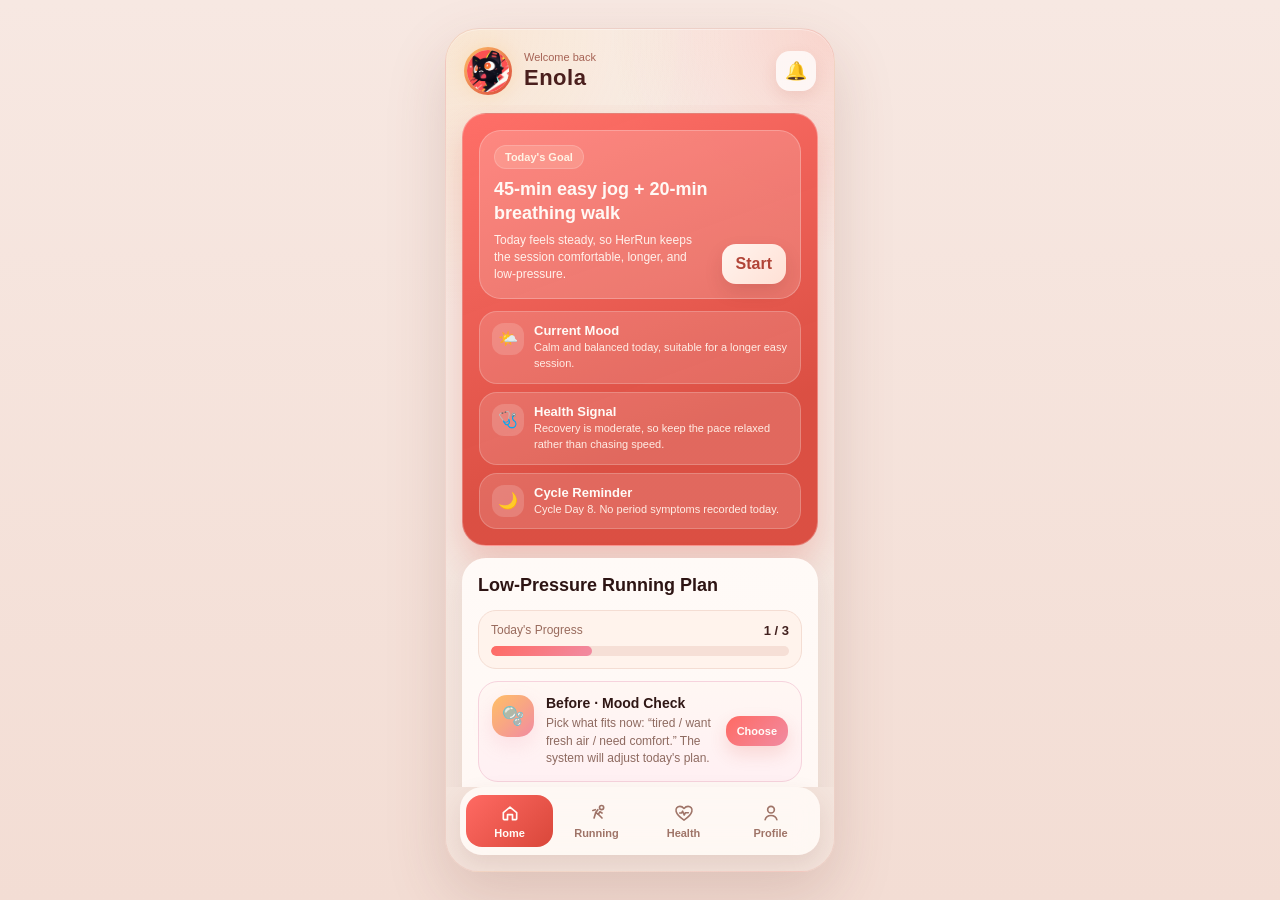
==== commit 16050644: "period" ====
--- a/index.html
+++ b/index.html
@@ -344,90 +344,97 @@
         return symptoms.includes(symptomName);
     }
 
-    function updateHomeFromCycleRecord() {
-        const record = getSavedCycleRecord();
-        const status = record.status;
-        const symptoms = record.symptoms;
-
-        const hasLowEnergy = hasSymptom(symptoms, "Low Energy");
-        const hasCramps = hasSymptom(symptoms, "Cramps");
-        const hasBackPain = hasSymptom(symptoms, "Back Pain");
-        const hasHeadache = hasSymptom(symptoms, "Headache");
-        const hasMoodSwing = hasSymptom(symptoms, "Mood Swing");
-        const feelingFine = hasSymptom(symptoms, "Feeling Fine");
-
-        if (status === "Period") {
-            homeGoalTag.textContent = "Today's Gentle Goal";
-            homeGoalTitle.textContent = "10-min walk + 5-min stretching";
-
-            if (hasCramps || hasLowEnergy || hasBackPain || hasHeadache) {
-                homeGoalText.textContent = "Period symptoms were recorded today, so HerRun switches to a softer recovery goal.";
-                homeMoodIcon.textContent = "🥺";
-                homeMoodText.textContent = "Your body may need more care today. Gentle movement is enough.";
-                homeHealthIcon.textContent = "🩺";
-                homeHealthText.textContent = "Symptoms were recorded, so avoid high-intensity running.";
-                homeCycleIcon.textContent = "🩸";
-                homeCycleText.textContent = `Period day recorded. Symptoms: ${symptoms.join(", ")}.`;
-            } else {
-                homeGoalText.textContent = "Period was recorded today, so HerRun keeps the plan soft and flexible.";
-                homeMoodIcon.textContent = "🌤️";
-                homeMoodText.textContent = "Feeling relatively stable, but the goal should stay gentle.";
-                homeHealthIcon.textContent = "🩺";
-                homeHealthText.textContent = "Keep the pace easy and stop if discomfort appears.";
-                homeCycleIcon.textContent = "🩸";
-                homeCycleText.textContent = "Period day recorded. Walking or stretching can still count as progress.";
-            }
-
-            return;
+function updateHomeFromCycleRecord() {
+    const record = getSavedCycleRecord();
+    const status = record.status;
+    const symptoms = record.symptoms;
+
+    const hasLowEnergy = hasSymptom(symptoms, "Low Energy");
+    const hasCramps = hasSymptom(symptoms, "Cramps");
+    const hasBackPain = hasSymptom(symptoms, "Back Pain");
+    const hasHeadache = hasSymptom(symptoms, "Headache");
+    const hasMoodSwing = hasSymptom(symptoms, "Mood Swing");
+    const feelingFine = hasSymptom(symptoms, "Feeling Fine");
+
+    if (status === "Period") {
+        homeGoalTag.textContent = "Today's Gentle Goal";
+
+        if (hasCramps || hasLowEnergy || hasBackPain || hasHeadache || hasMoodSwing) {
+            homeGoalTitle.textContent = "20-min comfort walk + 40-min recovery stretch";
+            homeGoalText.textContent = "Period symptoms were recorded today, so HerRun keeps the session gentle, low-pressure, and recovery-focused.";
+
+            homeMoodIcon.textContent = "🥺";
+            homeMoodText.textContent = "Your body may need more care today. Slow movement is enough.";
+
+            homeHealthIcon.textContent = "🩺";
+            homeHealthText.textContent = "Avoid high-intensity running. Keep the session easy and stop if discomfort increases.";
+
+            homeCycleIcon.textContent = "🩸";
+            homeCycleText.textContent = `Period day recorded. Symptoms: ${symptoms.join(", ")}.`;
+        } else {
+            homeGoalTitle.textContent = "25-min gentle walk + 35-min mobility stretch";
+            homeGoalText.textContent = "Period was recorded today, so HerRun keeps the goal soft while still supporting daily movement.";
+
+            homeMoodIcon.textContent = "🌤️";
+            homeMoodText.textContent = "Feeling relatively stable, but today’s goal should still stay gentle.";
+
+            homeHealthIcon.textContent = "🩺";
+            homeHealthText.textContent = "Use a comfortable pace and choose stretching if running feels too much.";
+
+            homeCycleIcon.textContent = "🩸";
+            homeCycleText.textContent = "Period day recorded. Gentle walking and stretching can still count as progress.";
         }
 
-        if (status === "Normal" && feelingFine) {
-            homeGoalTag.textContent = "Today's Goal";
-            homeGoalTitle.textContent = "18-min easy jog + 3-min breathing";
-            homeGoalText.textContent = "Today feels steady, so HerRun keeps the plan light, flexible, and comfortable.";
-
-            homeMoodIcon.textContent = "🌤️";
-            homeMoodText.textContent = "Calm and balanced today, suitable for an easy run.";
-
-            homeHealthIcon.textContent = "🩺";
-            homeHealthText.textContent = "Recovery is moderate, so the pace should stay relaxed.";
-
-            homeCycleIcon.textContent = "🌙";
-            homeCycleText.textContent = "Cycle Day 8. No period symptoms recorded today.";
-
-            return;
-        }
-
-        if (status === "Normal" && (hasLowEnergy || hasMoodSwing || hasHeadache || hasBackPain)) {
-            homeGoalTag.textContent = "Today's Flexible Goal";
-            homeGoalTitle.textContent = "12-min easy jog or gentle walk";
-            homeGoalText.textContent = "Some discomfort was recorded today, so HerRun keeps the goal flexible.";
-
-            homeMoodIcon.textContent = hasMoodSwing ? "🥺" : "🌥️";
-            homeMoodText.textContent = `Today's record shows: ${symptoms.join(", ")}. Keep the run easy.`;
-
-            homeHealthIcon.textContent = "🩺";
-            homeHealthText.textContent = "Choose a lower-intensity option if your body feels strained.";
-
-            homeCycleIcon.textContent = "🌙";
-            homeCycleText.textContent = "Cycle Day 8. Not a period day, but symptoms can still affect training.";
-
-            return;
-        }
-
+        return;
+    }
+
+    if (status === "Normal" && feelingFine) {
         homeGoalTag.textContent = "Today's Goal";
-        homeGoalTitle.textContent = "18-min easy jog + 3-min breathing";
-        homeGoalText.textContent = "Today feels steady, so HerRun keeps the plan light and comfortable.";
+        homeGoalTitle.textContent = "45-min easy jog + 20-min breathing walk";
+        homeGoalText.textContent = "Today feels steady, so HerRun keeps the session comfortable, longer, and low-pressure.";
 
         homeMoodIcon.textContent = "🌤️";
-        homeMoodText.textContent = "Feeling mostly stable today.";
+        homeMoodText.textContent = "Calm and balanced today, suitable for a longer easy session.";
 
         homeHealthIcon.textContent = "🩺";
-        homeHealthText.textContent = "Keep the pace relaxed and adjust if needed.";
+        homeHealthText.textContent = "Recovery is moderate, so keep the pace relaxed rather than chasing speed.";
 
         homeCycleIcon.textContent = "🌙";
-        homeCycleText.textContent = `Cycle Day 8. Today's record: ${symptoms.join(", ")}.`;
+        homeCycleText.textContent = "Cycle Day 8. No period symptoms recorded today.";
+
+        return;
     }
+
+    if (status === "Normal" && (hasLowEnergy || hasMoodSwing || hasHeadache || hasBackPain || hasCramps)) {
+        homeGoalTag.textContent = "Today's Flexible Goal";
+        homeGoalTitle.textContent = "30-min easy jog + 30-min recovery walk";
+        homeGoalText.textContent = "Some discomfort was recorded today, so HerRun keeps the goal low-intensity and flexible rather than pushing speed.";
+
+        homeMoodIcon.textContent = hasMoodSwing ? "🥺" : "🌥️";
+        homeMoodText.textContent = `Today's record shows: ${symptoms.join(", ")}. Start easy and adjust by feel.`;
+
+        homeHealthIcon.textContent = "🩺";
+        homeHealthText.textContent = "You can split the session or switch more time to walking if your body feels strained.";
+
+        homeCycleIcon.textContent = "🌙";
+        homeCycleText.textContent = "Cycle Day 8. Not a period day, but symptoms can still affect training comfort.";
+
+        return;
+    }
+
+    homeGoalTag.textContent = "Today's Goal";
+    homeGoalTitle.textContent = "45-min easy jog + 20-min breathing walk";
+    homeGoalText.textContent = "Today feels steady, so HerRun keeps the session longer but still comfortable.";
+
+    homeMoodIcon.textContent = "🌤️";
+    homeMoodText.textContent = "Feeling mostly stable today.";
+
+    homeHealthIcon.textContent = "🩺";
+    homeHealthText.textContent = "Keep the pace relaxed and adjust if needed.";
+
+    homeCycleIcon.textContent = "🌙";
+    homeCycleText.textContent = `Cycle Day 8. Today's record: ${symptoms.join(", ")}.`;
+}
 
     updateHomeFromCycleRecord();
 </script>
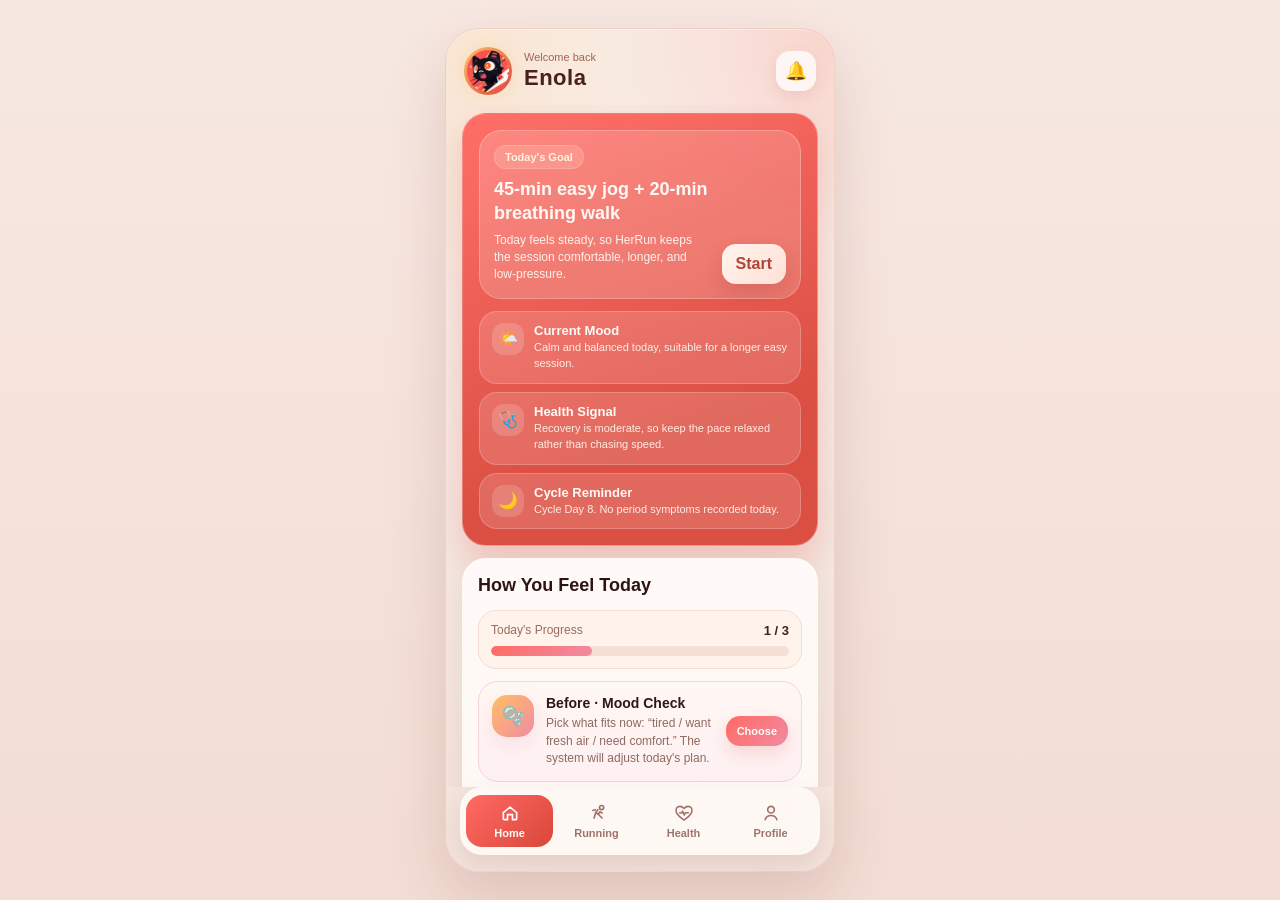
==== commit b27697ef: "word change" ====
--- a/index.html
+++ b/index.html
@@ -61,7 +61,7 @@
                 <section class="story-card plan-card">
                     <div class="card-header compact-header">
                         <div>
-                            <h3>Low-Pressure Running Plan</h3>
+                           <h3>How You Feel Today</h3>
                         </div>
                     </div>
 
@@ -112,7 +112,7 @@
 
                     <a href="cycle-log.html" class="smart-switch-card cycle-log-card">
                         <div class="smart-copy">
-                            <p class="smart-kicker">Cycle Calendar</p>
+                            <p class="smart-kicker">Period Calendar</p>
                             <h4>Track your period and adjust today’s run</h4>
                             <p>Log today’s cycle status, view period days, and get gentle reminders before your body needs rest.</p>
                         </div>
@@ -123,7 +123,7 @@
                 <section class="story-card star-card">
                     <div class="card-header compact-header">
                         <div>
-                            <h3>Mood Star Map</h3>
+                            <h3>Star Diary</h3>
                         </div>
                         <button class="soft-action">Rules</button>
                     </div>
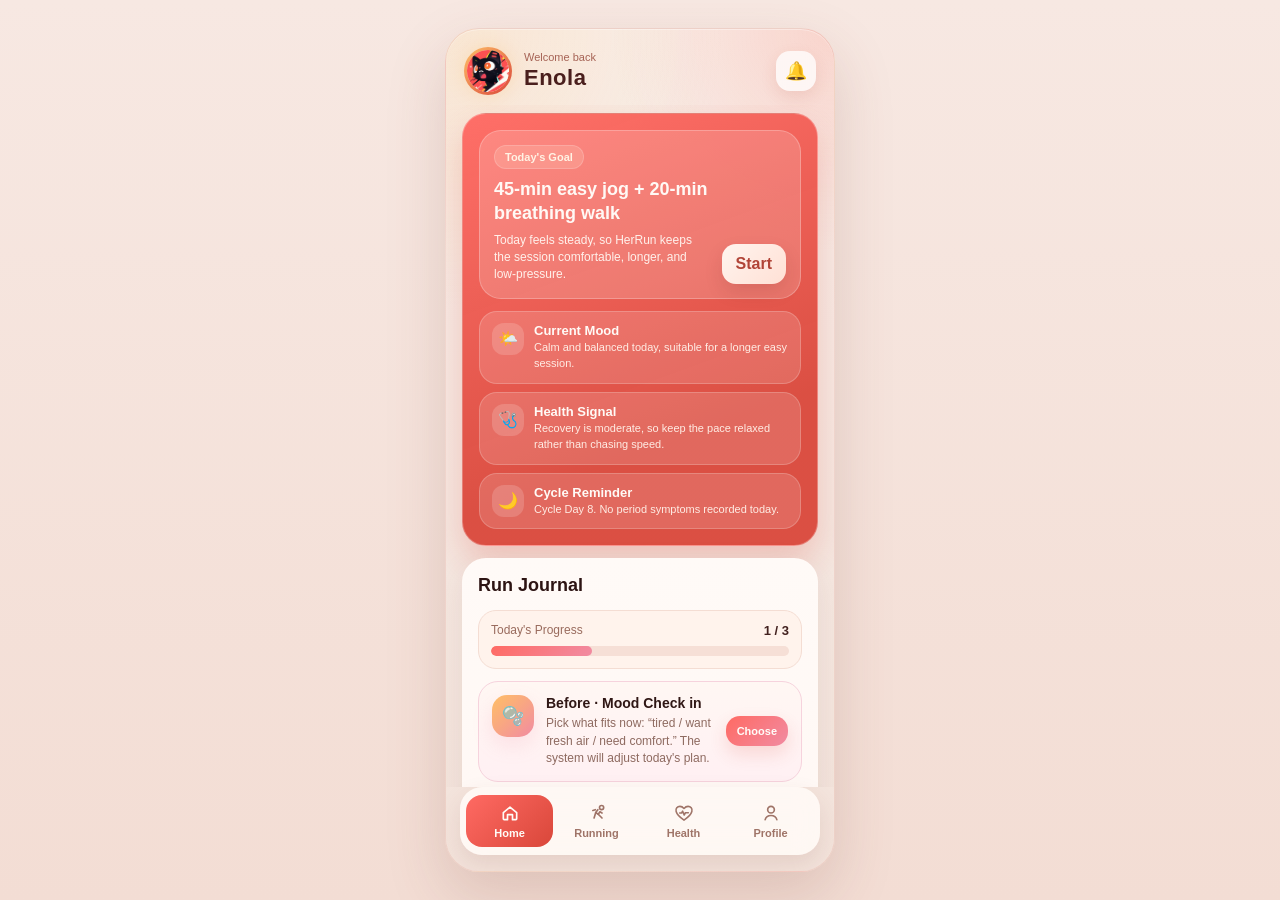
==== commit ebef8f6e: "words change" ====
--- a/index.html
+++ b/index.html
@@ -61,7 +61,7 @@
                 <section class="story-card plan-card">
                     <div class="card-header compact-header">
                         <div>
-                           <h3>How You Feel Today</h3>
+                           <h3>Run Journal</h3>
                         </div>
                     </div>
 
@@ -80,7 +80,7 @@
                             <div class="plan-step-left">
                                 <div class="plan-icon">🫧</div>
                                 <div>
-                                    <h4>Before · Mood Check</h4>
+                                    <h4>Before · Mood Check in</h4>
                                     <p>Pick what fits now: “tired / want fresh air / need comfort.” The system will adjust today's plan.</p>
                                 </div>
                             </div>
@@ -106,7 +106,7 @@
                                     <p>Log how you feel. AI will update tomorrow's plan using mood, recovery, and cycle data.</p>
                                 </div>
                             </div>
-                            <button class="mini-cta">Log Later</button>
+                            <button class="mini-cta">Log</button>
                         </div>
                     </div>
 
